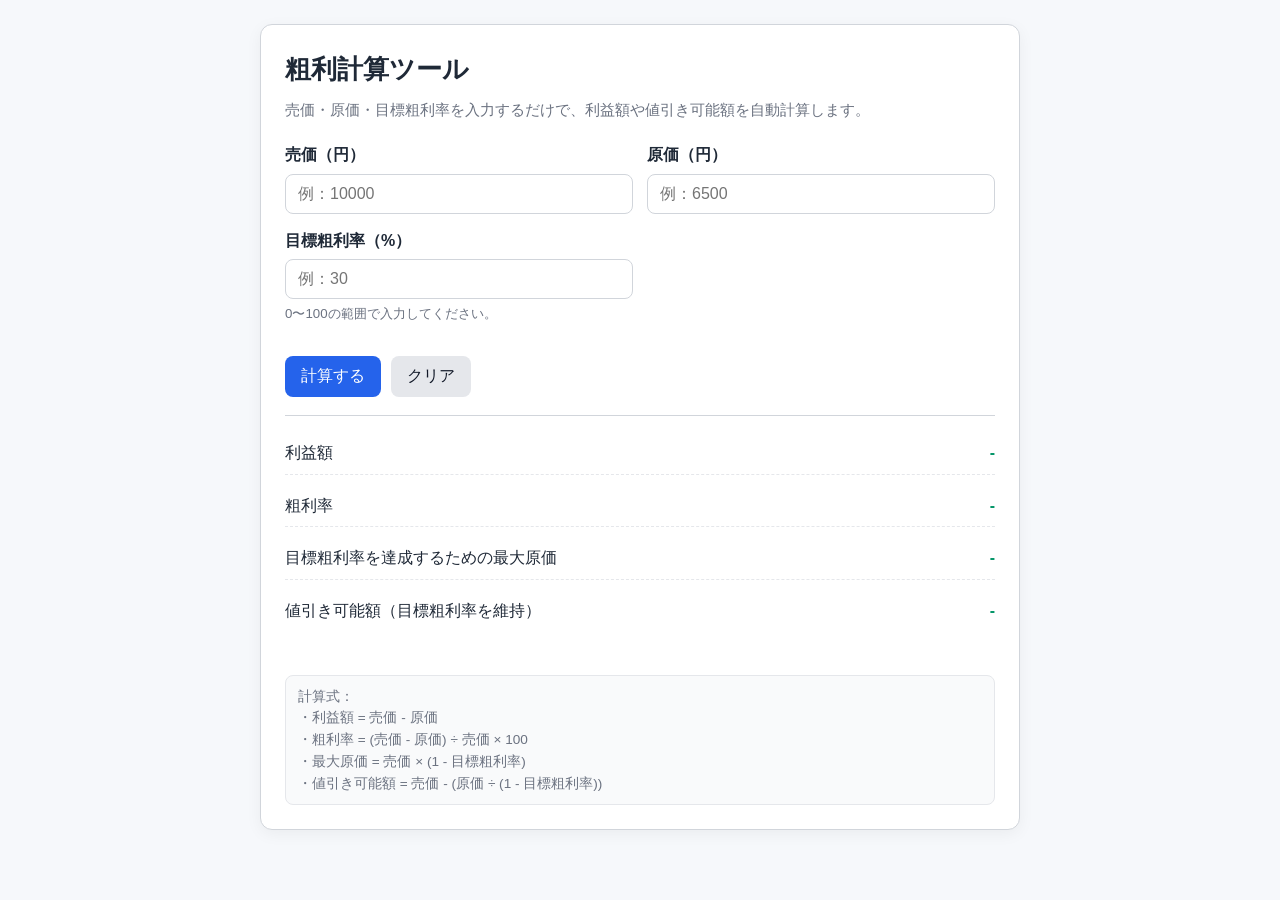
==== index.html @ 515cc4b8 "Add iOS-ready calculator page" ====
<!doctype html>
<html lang="ja">
<head>
  <meta charset="UTF-8" />
  <meta name="viewport" content="width=device-width, initial-scale=1.0" />
  <title>粗利計算ツール</title>

  <link rel="apple-touch-icon" href="icon.png">
  <meta name="apple-mobile-web-app-capable" content="yes">
  <meta name="apple-mobile-web-app-status-bar-style" content="default">
  <meta name="apple-mobile-web-app-title" content="粗利計算">
  <style>
    :root {
      --bg: #f6f8fb;
      --card: #ffffff;
      --text: #1f2937;
      --muted: #6b7280;
      --primary: #2563eb;
      --primary-dark: #1d4ed8;
      --border: #d1d5db;
      --ok: #059669;
    }

    * { box-sizing: border-box; }

    body {
      margin: 0;
      font-family: "Yu Gothic UI", "Hiragino Kaku Gothic ProN", Meiryo, sans-serif;
      color: var(--text);
      background: var(--bg);
      line-height: 1.6;
      padding: 24px 16px;
    }

    .container {
      max-width: 760px;
      margin: 0 auto;
      background: var(--card);
      border: 1px solid var(--border);
      border-radius: 12px;
      padding: 24px;
      box-shadow: 0 4px 16px rgba(0, 0, 0, 0.05);
    }

    h1 {
      margin: 0 0 8px;
      font-size: 1.6rem;
    }

    .desc {
      margin: 0 0 20px;
      color: var(--muted);
      font-size: 0.95rem;
    }

    .grid {
      display: grid;
      grid-template-columns: 1fr;
      gap: 14px;
      margin-bottom: 18px;
    }

    @media (min-width: 640px) {
      .grid {
        grid-template-columns: 1fr 1fr;
      }
    }

    label {
      display: block;
      margin-bottom: 6px;
      font-weight: 600;
    }

    input {
      width: 100%;
      padding: 10px 12px;
      border: 1px solid var(--border);
      border-radius: 8px;
      font-size: 1rem;
    }

    .hint {
      margin-top: 4px;
      font-size: 0.83rem;
      color: var(--muted);
    }

    .buttons {
      display: flex;
      gap: 10px;
      flex-wrap: wrap;
      margin-bottom: 18px;
    }

    button {
      border: none;
      border-radius: 8px;
      padding: 10px 16px;
      font-size: 1rem;
      cursor: pointer;
    }

    #calcBtn {
      background: var(--primary);
      color: #fff;
    }

    #calcBtn:hover { background: var(--primary-dark); }

    #clearBtn {
      background: #e5e7eb;
      color: #111827;
    }

    .results {
      border-top: 1px solid var(--border);
      padding-top: 16px;
      display: grid;
      gap: 10px;
    }

    .row {
      display: flex;
      justify-content: space-between;
      gap: 12px;
      padding: 8px 0;
      border-bottom: 1px dashed #e5e7eb;
    }

    .row:last-child { border-bottom: none; }

    .value {
      font-weight: 700;
      color: var(--ok);
      white-space: nowrap;
    }

    .error {
      margin-top: 8px;
      color: #dc2626;
      font-weight: 600;
      min-height: 1.2em;
    }

    .formula {
      margin-top: 16px;
      font-size: 0.85rem;
      color: var(--muted);
      background: #f9fafb;
      border: 1px solid #e5e7eb;
      border-radius: 8px;
      padding: 10px 12px;
    }
  </style>
</head>
<body>
  <main class="container">
    <h1>粗利計算ツール</h1>
    <p class="desc">売価・原価・目標粗利率を入力するだけで、利益額や値引き可能額を自動計算します。</p>

    <section class="grid">
      <div>
        <label for="price">売価（円）</label>
        <input id="price" type="number" min="0" step="0.01" placeholder="例：10000" />
      </div>

      <div>
        <label for="cost">原価（円）</label>
        <input id="cost" type="number" min="0" step="0.01" placeholder="例：6500" />
      </div>

      <div>
        <label for="targetRate">目標粗利率（%）</label>
        <input id="targetRate" type="number" min="0" max="100" step="0.01" placeholder="例：30" />
        <p class="hint">0〜100の範囲で入力してください。</p>
      </div>
    </section>

    <div class="buttons">
      <button id="calcBtn" type="button">計算する</button>
      <button id="clearBtn" type="button">クリア</button>
    </div>

    <section class="results">
      <div class="row"><span>利益額</span><span id="profit" class="value">-</span></div>
      <div class="row"><span>粗利率</span><span id="grossRate" class="value">-</span></div>
      <div class="row"><span>目標粗利率を達成するための最大原価</span><span id="maxCost" class="value">-</span></div>
      <div class="row"><span>値引き可能額（目標粗利率を維持）</span><span id="discount" class="value">-</span></div>
    </section>

    <p id="error" class="error"></p>

    <div class="formula">
      計算式：<br>
      ・利益額 = 売価 - 原価<br>
      ・粗利率 = (売価 - 原価) ÷ 売価 × 100<br>
      ・最大原価 = 売価 × (1 - 目標粗利率)<br>
      ・値引き可能額 = 売価 - (原価 ÷ (1 - 目標粗利率))
    </div>
  </main>

  <script>
    const priceEl = document.getElementById('price');
    const costEl = document.getElementById('cost');
    const targetRateEl = document.getElementById('targetRate');

    const profitEl = document.getElementById('profit');
    const grossRateEl = document.getElementById('grossRate');
    const maxCostEl = document.getElementById('maxCost');
    const discountEl = document.getElementById('discount');
    const errorEl = document.getElementById('error');

    const calcBtn = document.getElementById('calcBtn');
    const clearBtn = document.getElementById('clearBtn');

    function formatYen(num) {
      return new Intl.NumberFormat('ja-JP', { style: 'currency', currency: 'JPY', maximumFractionDigits: 0 }).format(num);
    }

    function formatPercent(num) {
      return `${num.toFixed(2)}%`;
    }

    function resetOutputs() {
      profitEl.textContent = '-';
      grossRateEl.textContent = '-';
      maxCostEl.textContent = '-';
      discountEl.textContent = '-';
      errorEl.textContent = '';
    }

    function calculate() {
      const price = Number(priceEl.value);
      const cost = Number(costEl.value);
      const targetRatePercent = Number(targetRateEl.value);

      errorEl.textContent = '';

      if (!Number.isFinite(price) || !Number.isFinite(cost) || !Number.isFinite(targetRatePercent)) {
        errorEl.textContent = 'すべての項目を入力してください。';
        return;
      }
      if (price <= 0) {
        errorEl.textContent = '売価は0より大きい値を入力してください。';
        return;
      }
      if (cost < 0) {
        errorEl.textContent = '原価は0以上の値を入力してください。';
        return;
      }
      if (targetRatePercent < 0 || targetRatePercent >= 100) {
        errorEl.textContent = '目標粗利率は0以上100未満で入力してください。';
        return;
      }

      const targetRate = targetRatePercent / 100;
      const profit = price - cost;
      const grossRate = (profit / price) * 100;
      const maxCost = price * (1 - targetRate);
      const minSellingPriceAtTarget = cost / (1 - targetRate);
      const discount = price - minSellingPriceAtTarget;

      profitEl.textContent = formatYen(profit);
      grossRateEl.textContent = formatPercent(grossRate);
      maxCostEl.textContent = formatYen(maxCost);
      discountEl.textContent = formatYen(Math.max(0, discount));

      if (discount < 0) {
        errorEl.textContent = '現在の売価では目標粗利率を満たせません（値引き余地なし）。';
      }
    }

    calcBtn.addEventListener('click', calculate);

    clearBtn.addEventListener('click', () => {
      priceEl.value = '';
      costEl.value = '';
      targetRateEl.value = '';
      resetOutputs();
    });

    [priceEl, costEl, targetRateEl].forEach(el => {
      el.addEventListener('keydown', (e) => {
        if (e.key === 'Enter') calculate();
      });
    });

    resetOutputs();
  </script>
</body>
</html>
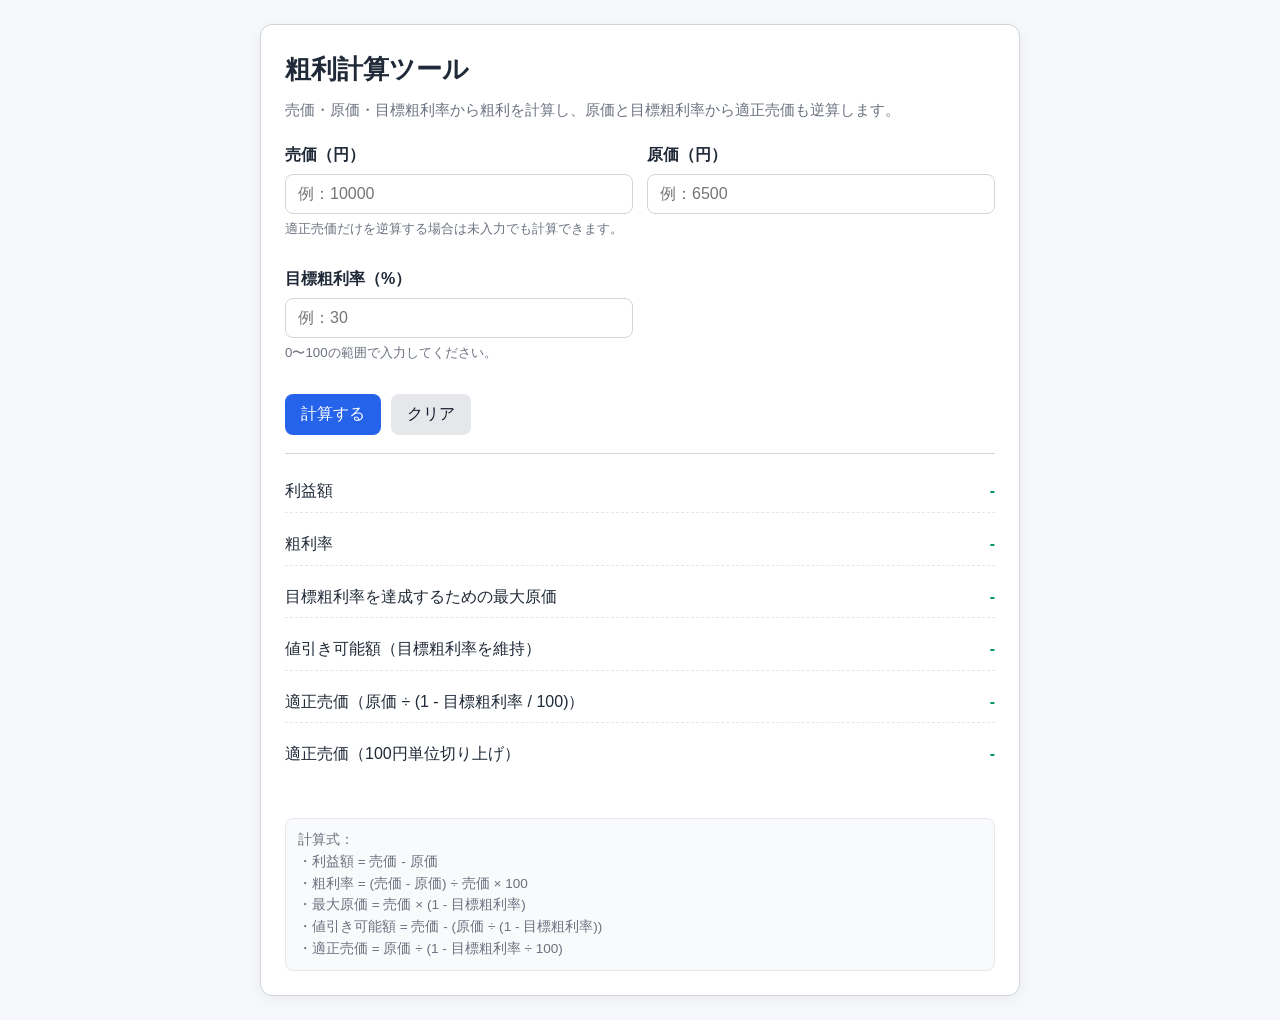
==== commit 891cb766: "Add target price calculation" ====
--- a/index.html
+++ b/index.html
@@ -157,12 +157,13 @@
 <body>
   <main class="container">
     <h1>粗利計算ツール</h1>
-    <p class="desc">売価・原価・目標粗利率を入力するだけで、利益額や値引き可能額を自動計算します。</p>
+    <p class="desc">売価・原価・目標粗利率から粗利を計算し、原価と目標粗利率から適正売価も逆算します。</p>
 
     <section class="grid">
       <div>
         <label for="price">売価（円）</label>
         <input id="price" type="number" min="0" step="0.01" placeholder="例：10000" />
+        <p class="hint">適正売価だけを逆算する場合は未入力でも計算できます。</p>
       </div>
 
       <div>
@@ -187,6 +188,8 @@
       <div class="row"><span>粗利率</span><span id="grossRate" class="value">-</span></div>
       <div class="row"><span>目標粗利率を達成するための最大原価</span><span id="maxCost" class="value">-</span></div>
       <div class="row"><span>値引き可能額（目標粗利率を維持）</span><span id="discount" class="value">-</span></div>
+      <div class="row"><span>適正売価（原価 ÷ (1 - 目標粗利率 / 100)）</span><span id="targetPrice" class="value">-</span></div>
+      <div class="row"><span>適正売価（100円単位切り上げ）</span><span id="targetPriceRounded" class="value">-</span></div>
     </section>
 
     <p id="error" class="error"></p>
@@ -196,7 +199,8 @@
       ・利益額 = 売価 - 原価<br>
       ・粗利率 = (売価 - 原価) ÷ 売価 × 100<br>
       ・最大原価 = 売価 × (1 - 目標粗利率)<br>
-      ・値引き可能額 = 売価 - (原価 ÷ (1 - 目標粗利率))
+      ・値引き可能額 = 売価 - (原価 ÷ (1 - 目標粗利率))<br>
+      ・適正売価 = 原価 ÷ (1 - 目標粗利率 ÷ 100)
     </div>
   </main>
 
@@ -209,6 +213,8 @@
     const grossRateEl = document.getElementById('grossRate');
     const maxCostEl = document.getElementById('maxCost');
     const discountEl = document.getElementById('discount');
+    const targetPriceEl = document.getElementById('targetPrice');
+    const targetPriceRoundedEl = document.getElementById('targetPriceRounded');
     const errorEl = document.getElementById('error');
 
     const calcBtn = document.getElementById('calcBtn');
@@ -227,22 +233,27 @@
       grossRateEl.textContent = '-';
       maxCostEl.textContent = '-';
       discountEl.textContent = '-';
+      targetPriceEl.textContent = '-';
+      targetPriceRoundedEl.textContent = '-';
       errorEl.textContent = '';
     }
 
     function calculate() {
+      resetOutputs();
+
+      const hasPrice = priceEl.value !== '';
+      const hasCost = costEl.value !== '';
+      const hasTargetRate = targetRateEl.value !== '';
       const price = Number(priceEl.value);
       const cost = Number(costEl.value);
       const targetRatePercent = Number(targetRateEl.value);
 
-      errorEl.textContent = '';
-
-      if (!Number.isFinite(price) || !Number.isFinite(cost) || !Number.isFinite(targetRatePercent)) {
-        errorEl.textContent = 'すべての項目を入力してください。';
-        return;
-      }
-      if (price <= 0) {
-        errorEl.textContent = '売価は0より大きい値を入力してください。';
+      if (!hasCost || !hasTargetRate) {
+        errorEl.textContent = '原価と目標粗利率を入力してください。売価は任意です。';
+        return;
+      }
+      if (!Number.isFinite(cost) || !Number.isFinite(targetRatePercent) || (hasPrice && !Number.isFinite(price))) {
+        errorEl.textContent = '入力値を確認してください。';
         return;
       }
       if (cost < 0) {
@@ -253,21 +264,32 @@
         errorEl.textContent = '目標粗利率は0以上100未満で入力してください。';
         return;
       }
+      if (hasPrice && price <= 0) {
+        errorEl.textContent = '売価を入力する場合は0より大きい値にしてください。';
+        return;
+      }
 
       const targetRate = targetRatePercent / 100;
-      const profit = price - cost;
-      const grossRate = (profit / price) * 100;
-      const maxCost = price * (1 - targetRate);
-      const minSellingPriceAtTarget = cost / (1 - targetRate);
-      const discount = price - minSellingPriceAtTarget;
-
-      profitEl.textContent = formatYen(profit);
-      grossRateEl.textContent = formatPercent(grossRate);
-      maxCostEl.textContent = formatYen(maxCost);
-      discountEl.textContent = formatYen(Math.max(0, discount));
-
-      if (discount < 0) {
-        errorEl.textContent = '現在の売価では目標粗利率を満たせません（値引き余地なし）。';
+      const targetPrice = cost / (1 - targetRate);
+      const targetPriceRounded = Math.ceil(targetPrice / 100) * 100;
+
+      targetPriceEl.textContent = formatYen(targetPrice);
+      targetPriceRoundedEl.textContent = formatYen(targetPriceRounded);
+
+      if (hasPrice) {
+        const profit = price - cost;
+        const grossRate = (profit / price) * 100;
+        const maxCost = price * (1 - targetRate);
+        const discount = price - targetPrice;
+
+        profitEl.textContent = formatYen(profit);
+        grossRateEl.textContent = formatPercent(grossRate);
+        maxCostEl.textContent = formatYen(maxCost);
+        discountEl.textContent = formatYen(Math.max(0, discount));
+
+        if (discount < 0) {
+          errorEl.textContent = '現在の売価では目標粗利率を満たせません（値引き余地なし）。';
+        }
       }
     }
 
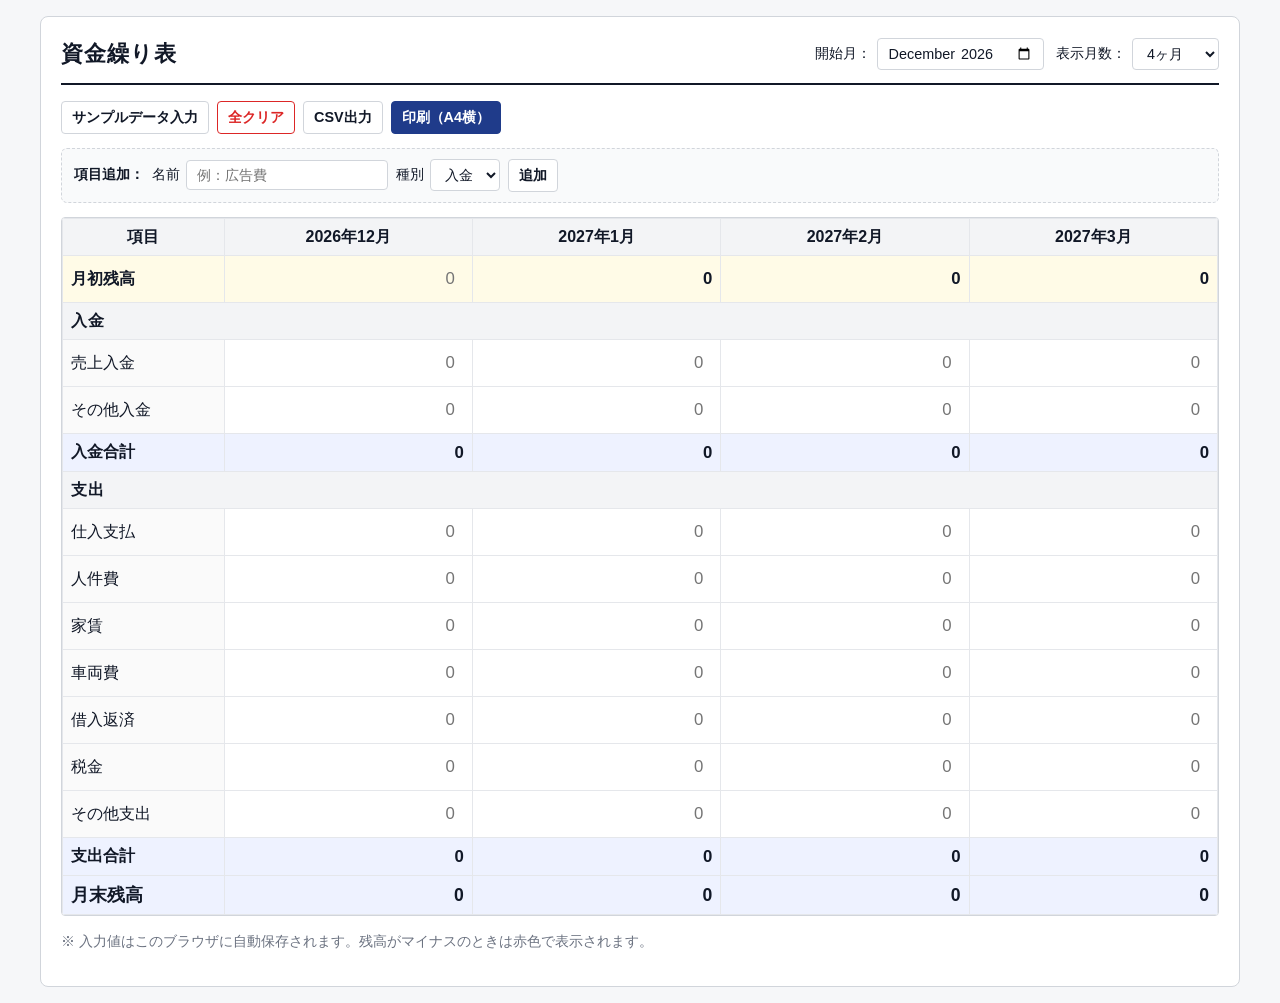
==== commit 44600e71: "feat: 4ヶ月資金繰り表ツールを追加 中小事業向けの簡易キャッシュフロー管理ツール。月初残高・入金・支出を 入力して月末残高と資金ショートを可視化する。月数を切替えれば6/12ヶ月 版にも拡張可能" ====
--- a/index.html
+++ b/index.html
@@ -3,312 +3,769 @@
 <head>
   <meta charset="UTF-8" />
   <meta name="viewport" content="width=device-width, initial-scale=1.0" />
-  <title>粗利計算ツール</title>
-
-  <link rel="apple-touch-icon" href="icon.png">
+  <title>資金繰り表（4ヶ月）</title>
   <meta name="apple-mobile-web-app-capable" content="yes">
-  <meta name="apple-mobile-web-app-status-bar-style" content="default">
-  <meta name="apple-mobile-web-app-title" content="粗利計算">
+  <meta name="apple-mobile-web-app-title" content="資金繰り表">
   <style>
+    /* ===== 配色・基本変数 ===== */
     :root {
-      --bg: #f6f8fb;
-      --card: #ffffff;
-      --text: #1f2937;
+      --bg: #f6f7f9;
+      --surface: #ffffff;
+      --text: #111827;
       --muted: #6b7280;
-      --primary: #2563eb;
-      --primary-dark: #1d4ed8;
       --border: #d1d5db;
-      --ok: #059669;
+      --grid: #e5e7eb;
+      --primary: #1f3b8a;
+      --primary-hover: #16306d;
+      --section-bg: #f3f4f6;
+      --total-bg: #eef2ff;
+      --opening-bg: #fffbe7;
+      --negative: #dc2626;
+      --negative-bg: #fef2f2;
     }
 
     * { box-sizing: border-box; }
 
     body {
       margin: 0;
-      font-family: "Yu Gothic UI", "Hiragino Kaku Gothic ProN", Meiryo, sans-serif;
+      font-family: "Yu Gothic UI", "Hiragino Kaku Gothic ProN", Meiryo, "MS PGothic", sans-serif;
       color: var(--text);
       background: var(--bg);
-      line-height: 1.6;
-      padding: 24px 16px;
-    }
-
-    .container {
-      max-width: 760px;
+      line-height: 1.5;
+      padding: 16px;
+    }
+
+    .app {
+      max-width: 1200px;
       margin: 0 auto;
-      background: var(--card);
-      border: 1px solid var(--border);
-      border-radius: 12px;
-      padding: 24px;
-      box-shadow: 0 4px 16px rgba(0, 0, 0, 0.05);
-    }
-
-    h1 {
-      margin: 0 0 8px;
-      font-size: 1.6rem;
-    }
-
-    .desc {
-      margin: 0 0 20px;
-      color: var(--muted);
-      font-size: 0.95rem;
-    }
-
-    .grid {
-      display: grid;
-      grid-template-columns: 1fr;
-      gap: 14px;
-      margin-bottom: 18px;
-    }
-
-    @media (min-width: 640px) {
-      .grid {
-        grid-template-columns: 1fr 1fr;
-      }
-    }
-
-    label {
-      display: block;
-      margin-bottom: 6px;
-      font-weight: 600;
-    }
-
-    input {
-      width: 100%;
-      padding: 10px 12px;
+      background: var(--surface);
       border: 1px solid var(--border);
       border-radius: 8px;
-      font-size: 1rem;
-    }
-
-    .hint {
-      margin-top: 4px;
-      font-size: 0.83rem;
+      padding: 20px;
+    }
+
+    /* ===== ヘッダ ===== */
+    header.app-header {
+      display: flex;
+      flex-wrap: wrap;
+      justify-content: space-between;
+      align-items: center;
+      gap: 12px;
+      margin-bottom: 16px;
+      padding-bottom: 12px;
+      border-bottom: 2px solid var(--text);
+    }
+
+    h1 {
+      margin: 0;
+      font-size: 1.4rem;
+      letter-spacing: 0.05em;
+    }
+
+    .meta {
+      display: flex;
+      flex-wrap: wrap;
+      gap: 12px;
+      align-items: center;
+      font-size: 0.9rem;
       color: var(--muted);
     }
 
-    .buttons {
+    .meta label {
       display: flex;
-      gap: 10px;
+      gap: 6px;
+      align-items: center;
+      color: var(--text);
+    }
+
+    /* ===== ツールバー ===== */
+    .toolbar {
+      display: flex;
       flex-wrap: wrap;
-      margin-bottom: 18px;
-    }
-
-    button {
-      border: none;
-      border-radius: 8px;
-      padding: 10px 16px;
-      font-size: 1rem;
-      cursor: pointer;
-    }
-
-    #calcBtn {
+      gap: 8px;
+      margin-bottom: 14px;
+    }
+
+    button, select, input[type="month"], input[type="text"] {
+      font-family: inherit;
+      font-size: 0.9rem;
+      padding: 6px 10px;
+      border: 1px solid var(--border);
+      border-radius: 4px;
+      background: #fff;
+      color: var(--text);
+    }
+
+    button { font-weight: 600; cursor: pointer; }
+    button:hover { background: #f3f4f6; }
+
+    button.primary {
       background: var(--primary);
       color: #fff;
-    }
-
-    #calcBtn:hover { background: var(--primary-dark); }
-
-    #clearBtn {
-      background: #e5e7eb;
-      color: #111827;
-    }
-
-    .results {
-      border-top: 1px solid var(--border);
-      padding-top: 16px;
-      display: grid;
-      gap: 10px;
-    }
-
-    .row {
+      border-color: var(--primary);
+    }
+    button.primary:hover { background: var(--primary-hover); }
+
+    button.danger {
+      background: #fff;
+      color: var(--negative);
+      border-color: var(--negative);
+    }
+    button.danger:hover { background: var(--negative-bg); }
+
+    /* ===== 項目追加フォーム ===== */
+    .add-item-form {
+      display: flex;
+      flex-wrap: wrap;
+      gap: 8px;
+      align-items: center;
+      margin-bottom: 14px;
+      padding: 10px 12px;
+      background: #f9fafb;
+      border: 1px dashed var(--border);
+      border-radius: 6px;
+      font-size: 0.9rem;
+    }
+
+    .add-item-form label {
+      display: flex;
+      gap: 6px;
+      align-items: center;
+    }
+
+    .add-item-form input[type="text"] { min-width: 160px; }
+
+    /* ===== 表 ===== */
+    .table-wrap {
+      overflow-x: auto;
+      border: 1px solid var(--border);
+      border-radius: 4px;
+    }
+
+    table {
+      width: 100%;
+      border-collapse: collapse;
+      min-width: 720px;
+      background: #fff;
+    }
+
+    th, td {
+      border: 1px solid var(--grid);
+      padding: 6px 8px;
+      text-align: right;
+      vertical-align: middle;
+    }
+
+    thead th {
+      background: var(--section-bg);
+      font-weight: 700;
+      text-align: center;
+      white-space: nowrap;
+    }
+
+    tbody th {
+      text-align: left;
+      background: #fafafa;
+      font-weight: 500;
+      white-space: nowrap;
+      min-width: 160px;
+      position: sticky;
+      left: 0;
+      z-index: 1;
+    }
+
+    tr.section-header th {
+      background: var(--section-bg);
+      text-align: left;
+      font-weight: 700;
+      letter-spacing: 0.05em;
+    }
+
+    tr.total th, tr.total td {
+      background: var(--total-bg);
+      font-weight: 700;
+    }
+
+    tr.opening th, tr.opening td {
+      background: var(--opening-bg);
+      font-weight: 600;
+    }
+
+    tr.closing th, tr.closing td {
+      background: var(--total-bg);
+      font-weight: 700;
+      font-size: 1.1em;
+    }
+
+    /* セル内入力欄（数字を大きめに） */
+    td input[type="number"] {
+      width: 100%;
+      padding: 6px 8px;
+      border: 1px solid transparent;
+      border-radius: 3px;
+      font-size: 1.05em;
+      font-family: inherit;
+      text-align: right;
+      background: transparent;
+      color: var(--text);
+      -moz-appearance: textfield;
+    }
+    td input[type="number"]::-webkit-outer-spin-button,
+    td input[type="number"]::-webkit-inner-spin-button {
+      -webkit-appearance: none;
+      margin: 0;
+    }
+    td input[type="number"]:focus {
+      outline: none;
+      border-color: var(--primary);
+      background: #fff;
+    }
+    td input[type="number"]:hover { border-color: var(--border); }
+
+    td.derived {
+      font-size: 1.05em;
+      font-variant-numeric: tabular-nums;
+    }
+
+    /* マイナス時の強調 */
+    .negative {
+      color: var(--negative) !important;
+      background: var(--negative-bg) !important;
+    }
+
+    /* 項目ラベル＋削除ボタン */
+    .item-label {
       display: flex;
       justify-content: space-between;
-      gap: 12px;
-      padding: 8px 0;
-      border-bottom: 1px dashed #e5e7eb;
-    }
-
-    .row:last-child { border-bottom: none; }
-
-    .value {
+      align-items: center;
+      gap: 8px;
+    }
+    .remove-btn {
+      border: none;
+      background: transparent;
+      color: var(--muted);
+      cursor: pointer;
+      font-size: 1.1em;
+      padding: 0 4px;
       font-weight: 700;
-      color: var(--ok);
-      white-space: nowrap;
-    }
-
-    .error {
-      margin-top: 8px;
-      color: #dc2626;
-      font-weight: 600;
-      min-height: 1.2em;
-    }
-
-    .formula {
+    }
+    .remove-btn:hover { color: var(--negative); background: transparent; }
+
+    footer {
       margin-top: 16px;
       font-size: 0.85rem;
       color: var(--muted);
-      background: #f9fafb;
-      border: 1px solid #e5e7eb;
-      border-radius: 8px;
-      padding: 10px 12px;
+    }
+
+    /* ===== レスポンシブ（スマホ） ===== */
+    @media (max-width: 720px) {
+      body { padding: 8px; }
+      .app { padding: 12px; }
+      h1 { font-size: 1.15rem; }
+      th, td { padding: 4px 6px; font-size: 0.9rem; }
+      tbody th { min-width: 120px; }
+    }
+
+    /* ===== 印刷（A4横） ===== */
+    @media print {
+      @page { size: A4 landscape; margin: 10mm; }
+      body { background: #fff; padding: 0; }
+      .app { border: none; padding: 0; max-width: none; border-radius: 0; }
+      .toolbar,
+      .add-item-form,
+      .meta,
+      .remove-btn,
+      footer {
+        display: none !important;
+      }
+      header.app-header { border-bottom: 2px solid #000; }
+      .table-wrap { overflow: visible; border: none; }
+      table { min-width: 0; font-size: 10pt; width: 100%; }
+      th, td { border: 1px solid #000; }
+      tbody th { position: static; }
+      thead th,
+      tr.opening th, tr.opening td,
+      tr.section-header th,
+      tr.total th, tr.total td,
+      tr.closing th, tr.closing td {
+        background: #eee !important;
+        -webkit-print-color-adjust: exact;
+        print-color-adjust: exact;
+      }
+      .negative {
+        background: #fff !important;
+        color: #000 !important;
+        font-weight: 700;
+        text-decoration: underline;
+      }
     }
   </style>
 </head>
 <body>
-  <main class="container">
-    <h1>粗利計算ツール</h1>
-    <p class="desc">売価・原価・目標粗利率から粗利を計算し、原価と目標粗利率から適正売価も逆算します。</p>
-
-    <section class="grid">
-      <div>
-        <label for="price">売価（円）</label>
-        <input id="price" type="number" min="0" step="0.01" placeholder="例：10000" />
-        <p class="hint">適正売価だけを逆算する場合は未入力でも計算できます。</p>
+  <div class="app">
+    <header class="app-header">
+      <h1>資金繰り表</h1>
+      <div class="meta">
+        <label>開始月：<input type="month" id="startMonth"></label>
+        <label>表示月数：
+          <select id="monthCount">
+            <option value="4">4ヶ月</option>
+            <option value="6">6ヶ月</option>
+            <option value="12">12ヶ月</option>
+          </select>
+        </label>
       </div>
-
-      <div>
-        <label for="cost">原価（円）</label>
-        <input id="cost" type="number" min="0" step="0.01" placeholder="例：6500" />
-      </div>
-
-      <div>
-        <label for="targetRate">目標粗利率（%）</label>
-        <input id="targetRate" type="number" min="0" max="100" step="0.01" placeholder="例：30" />
-        <p class="hint">0〜100の範囲で入力してください。</p>
-      </div>
-    </section>
-
-    <div class="buttons">
-      <button id="calcBtn" type="button">計算する</button>
-      <button id="clearBtn" type="button">クリア</button>
+    </header>
+
+    <div class="toolbar">
+      <button id="sampleBtn">サンプルデータ入力</button>
+      <button id="clearBtn" class="danger">全クリア</button>
+      <button id="csvBtn">CSV出力</button>
+      <button id="printBtn" class="primary">印刷（A4横）</button>
     </div>
 
-    <section class="results">
-      <div class="row"><span>利益額</span><span id="profit" class="value">-</span></div>
-      <div class="row"><span>粗利率</span><span id="grossRate" class="value">-</span></div>
-      <div class="row"><span>目標粗利率を達成するための最大原価</span><span id="maxCost" class="value">-</span></div>
-      <div class="row"><span>値引き可能額（目標粗利率を維持）</span><span id="discount" class="value">-</span></div>
-      <div class="row"><span>適正売価（原価 ÷ (1 - 目標粗利率 / 100)）</span><span id="targetPrice" class="value">-</span></div>
-      <div class="row"><span>適正売価（100円単位切り上げ）</span><span id="targetPriceRounded" class="value">-</span></div>
-    </section>
-
-    <p id="error" class="error"></p>
-
-    <div class="formula">
-      計算式：<br>
-      ・利益額 = 売価 - 原価<br>
-      ・粗利率 = (売価 - 原価) ÷ 売価 × 100<br>
-      ・最大原価 = 売価 × (1 - 目標粗利率)<br>
-      ・値引き可能額 = 売価 - (原価 ÷ (1 - 目標粗利率))<br>
-      ・適正売価 = 原価 ÷ (1 - 目標粗利率 ÷ 100)
+    <div class="add-item-form">
+      <strong>項目追加：</strong>
+      <label>名前
+        <input type="text" id="newItemLabel" placeholder="例：広告費" maxlength="20">
+      </label>
+      <label>種別
+        <select id="newItemType">
+          <option value="income">入金</option>
+          <option value="expense">支出</option>
+        </select>
+      </label>
+      <button id="addItemBtn">追加</button>
     </div>
-  </main>
+
+    <div class="table-wrap">
+      <table id="cashflow"></table>
+    </div>
+
+    <footer>
+      <p>※ 入力値はこのブラウザに自動保存されます。残高がマイナスのときは赤色で表示されます。</p>
+    </footer>
+  </div>
 
   <script>
-    const priceEl = document.getElementById('price');
-    const costEl = document.getElementById('cost');
-    const targetRateEl = document.getElementById('targetRate');
-
-    const profitEl = document.getElementById('profit');
-    const grossRateEl = document.getElementById('grossRate');
-    const maxCostEl = document.getElementById('maxCost');
-    const discountEl = document.getElementById('discount');
-    const targetPriceEl = document.getElementById('targetPrice');
-    const targetPriceRoundedEl = document.getElementById('targetPriceRounded');
-    const errorEl = document.getElementById('error');
-
-    const calcBtn = document.getElementById('calcBtn');
-    const clearBtn = document.getElementById('clearBtn');
-
-    function formatYen(num) {
-      return new Intl.NumberFormat('ja-JP', { style: 'currency', currency: 'JPY', maximumFractionDigits: 0 }).format(num);
-    }
-
-    function formatPercent(num) {
-      return `${num.toFixed(2)}%`;
-    }
-
-    function resetOutputs() {
-      profitEl.textContent = '-';
-      grossRateEl.textContent = '-';
-      maxCostEl.textContent = '-';
-      discountEl.textContent = '-';
-      targetPriceEl.textContent = '-';
-      targetPriceRoundedEl.textContent = '-';
-      errorEl.textContent = '';
-    }
-
-    function calculate() {
-      resetOutputs();
-
-      const hasPrice = priceEl.value !== '';
-      const hasCost = costEl.value !== '';
-      const hasTargetRate = targetRateEl.value !== '';
-      const price = Number(priceEl.value);
-      const cost = Number(costEl.value);
-      const targetRatePercent = Number(targetRateEl.value);
-
-      if (!hasCost || !hasTargetRate) {
-        errorEl.textContent = '原価と目標粗利率を入力してください。売価は任意です。';
+    /* =========================================================
+     * 資金繰り表ツール（単一HTML / 外部ライブラリなし）
+     * - 月数（state.monthCount）を変えるだけで6ヶ月版・12ヶ月版にも拡張可能
+     * - 既定項目は DEFAULT_ITEMS、ユーザー追加項目は removable: true で保持
+     * ========================================================= */
+
+    // ===== 永続化キー =====
+    const STORAGE_KEY = 'cashflow-v1';
+
+    // ===== 既定の項目（削除不可） =====
+    const DEFAULT_ITEMS = [
+      // 入金
+      { key: 'sales',         label: '売上入金',     type: 'income',  removable: false },
+      { key: 'other_income',  label: 'その他入金',   type: 'income',  removable: false },
+      // 支出
+      { key: 'purchase',      label: '仕入支払',     type: 'expense', removable: false },
+      { key: 'labor',         label: '人件費',       type: 'expense', removable: false },
+      { key: 'rent',          label: '家賃',         type: 'expense', removable: false },
+      { key: 'vehicle',       label: '車両費',       type: 'expense', removable: false },
+      { key: 'loan',          label: '借入返済',     type: 'expense', removable: false },
+      { key: 'tax',           label: '税金',         type: 'expense', removable: false },
+      { key: 'other_expense', label: 'その他支出',   type: 'expense', removable: false },
+    ];
+
+    // ===== アプリ状態 =====
+    const state = {
+      monthCount: 4,                                  // 表示月数（4 / 6 / 12）
+      startYear: new Date().getFullYear(),
+      startMonth: new Date().getMonth() + 1,          // 1-12
+      openingBalance: 0,                              // 1ヶ月目の月初残高（以降は自動）
+      items: deepClone(DEFAULT_ITEMS),
+      values: {},                                     // values[itemKey][monthIndex] = number
+    };
+
+    // ===== ユーティリティ =====
+    function deepClone(obj) { return JSON.parse(JSON.stringify(obj)); }
+
+    function formatYen(n) {
+      if (!Number.isFinite(n)) n = 0;
+      return new Intl.NumberFormat('ja-JP').format(Math.round(n));
+    }
+
+    function getMonthLabel(i) {
+      // 開始年月から i ヶ月後の表示文字列
+      const m0 = state.startMonth - 1 + i;
+      const y = state.startYear + Math.floor(m0 / 12);
+      const m = (m0 % 12 + 12) % 12 + 1;
+      return `${y}年${m}月`;
+    }
+
+    function getValue(key, monthIndex) {
+      return state.values[key]?.[monthIndex] ?? 0;
+    }
+
+    function setValue(key, monthIndex, value) {
+      if (!state.values[key]) state.values[key] = {};
+      state.values[key][monthIndex] = value;
+    }
+
+    function parseNumber(s) {
+      if (s === '' || s == null) return 0;
+      const n = Number(String(s).replace(/,/g, ''));
+      return Number.isFinite(n) ? n : 0;
+    }
+
+    function escapeHtml(s) {
+      return String(s).replace(/[&<>"']/g, c =>
+        ({ '&': '&amp;', '<': '&lt;', '>': '&gt;', '"': '&quot;', "'": '&#39;' }[c]));
+    }
+
+    // ===== 集計 =====
+    // 各月の {opening, income, expense, closing} を返す
+    function computeMonthly() {
+      const result = [];
+      let prevClosing = state.openingBalance;
+      for (let m = 0; m < state.monthCount; m++) {
+        const opening = (m === 0) ? state.openingBalance : prevClosing;
+        let income = 0, expense = 0;
+        for (const item of state.items) {
+          const v = getValue(item.key, m);
+          if (item.type === 'income') income += v;
+          else expense += v;
+        }
+        const closing = opening + income - expense;
+        result.push({ opening, income, expense, closing });
+        prevClosing = closing;
+      }
+      return result;
+    }
+
+    // ===== 描画 =====
+    function render() {
+      const table = document.getElementById('cashflow');
+      const totals = computeMonthly();
+
+      // ヘッダ行
+      let html = '<thead><tr><th>項目</th>';
+      for (let m = 0; m < state.monthCount; m++) {
+        html += `<th>${getMonthLabel(m)}</th>`;
+      }
+      html += '</tr></thead><tbody>';
+
+      // 月初残高行（先頭月のみ入力、以降は自動反映）
+      html += '<tr class="opening"><th>月初残高</th>';
+      for (let m = 0; m < state.monthCount; m++) {
+        if (m === 0) {
+          html += `<td><input type="number" inputmode="numeric" data-role="opening" value="${state.openingBalance || ''}" placeholder="0"></td>`;
+        } else {
+          const v = totals[m].opening;
+          const cls = v < 0 ? 'derived negative' : 'derived';
+          html += `<td class="${cls}" data-derived="opening" data-month="${m}">${formatYen(v)}</td>`;
+        }
+      }
+      html += '</tr>';
+
+      // 入金セクション
+      html += `<tr class="section-header"><th colspan="${state.monthCount + 1}">入金</th></tr>`;
+      for (const item of state.items.filter(i => i.type === 'income')) {
+        html += renderItemRow(item);
+      }
+      // 入金合計行
+      html += '<tr class="total"><th>入金合計</th>';
+      for (let m = 0; m < state.monthCount; m++) {
+        html += `<td class="derived" data-derived="income" data-month="${m}">${formatYen(totals[m].income)}</td>`;
+      }
+      html += '</tr>';
+
+      // 支出セクション
+      html += `<tr class="section-header"><th colspan="${state.monthCount + 1}">支出</th></tr>`;
+      for (const item of state.items.filter(i => i.type === 'expense')) {
+        html += renderItemRow(item);
+      }
+      // 支出合計行
+      html += '<tr class="total"><th>支出合計</th>';
+      for (let m = 0; m < state.monthCount; m++) {
+        html += `<td class="derived" data-derived="expense" data-month="${m}">${formatYen(totals[m].expense)}</td>`;
+      }
+      html += '</tr>';
+
+      // 月末残高行（マイナス時は赤）
+      html += '<tr class="closing"><th>月末残高</th>';
+      for (let m = 0; m < state.monthCount; m++) {
+        const v = totals[m].closing;
+        const cls = v < 0 ? 'derived negative' : 'derived';
+        html += `<td class="${cls}" data-derived="closing" data-month="${m}">${formatYen(v)}</td>`;
+      }
+      html += '</tr>';
+
+      html += '</tbody>';
+      table.innerHTML = html;
+
+      attachInputListeners();
+    }
+
+    // 項目1行分のHTMLを返す
+    function renderItemRow(item) {
+      const removeHtml = item.removable
+        ? `<button class="remove-btn" title="この項目を削除" data-remove="${item.key}">×</button>`
+        : '';
+      let row = `<tr><th><span class="item-label"><span>${escapeHtml(item.label)}</span>${removeHtml}</span></th>`;
+      for (let m = 0; m < state.monthCount; m++) {
+        const v = getValue(item.key, m);
+        row += `<td><input type="number" inputmode="numeric" data-key="${item.key}" data-month="${m}" value="${v || ''}" placeholder="0"></td>`;
+      }
+      row += '</tr>';
+      return row;
+    }
+
+    // ===== 入力ハンドラ =====
+    function attachInputListeners() {
+      const table = document.getElementById('cashflow');
+
+      // 月初残高（1ヶ月目のみ）
+      const openingInput = table.querySelector('input[data-role="opening"]');
+      if (openingInput) {
+        openingInput.addEventListener('input', e => {
+          state.openingBalance = parseNumber(e.target.value);
+          updateDerivedCells();
+          save();
+        });
+      }
+
+      // 各項目
+      table.querySelectorAll('input[data-key]').forEach(input => {
+        input.addEventListener('input', e => {
+          const key = e.target.dataset.key;
+          const m = Number(e.target.dataset.month);
+          setValue(key, m, parseNumber(e.target.value));
+          updateDerivedCells();
+          save();
+        });
+      });
+
+      // 削除ボタン
+      table.querySelectorAll('button[data-remove]').forEach(btn => {
+        btn.addEventListener('click', () => {
+          const key = btn.dataset.remove;
+          const target = state.items.find(i => i.key === key);
+          if (!target) return;
+          if (!confirm(`項目「${target.label}」を削除します。よろしいですか？`)) return;
+          state.items = state.items.filter(i => i.key !== key);
+          delete state.values[key];
+          save();
+          render();
+        });
+      });
+    }
+
+    // 入力中の再描画はフォーカスを失うため、計算結果セルだけを更新する
+    function updateDerivedCells() {
+      const totals = computeMonthly();
+      const table = document.getElementById('cashflow');
+
+      for (let m = 0; m < state.monthCount; m++) {
+        // 月初残高（2ヶ月目以降）
+        if (m > 0) {
+          const cell = table.querySelector(`td[data-derived="opening"][data-month="${m}"]`);
+          if (cell) {
+            cell.textContent = formatYen(totals[m].opening);
+            cell.classList.toggle('negative', totals[m].opening < 0);
+          }
+        }
+        // 入金合計
+        const inc = table.querySelector(`td[data-derived="income"][data-month="${m}"]`);
+        if (inc) inc.textContent = formatYen(totals[m].income);
+        // 支出合計
+        const exp = table.querySelector(`td[data-derived="expense"][data-month="${m}"]`);
+        if (exp) exp.textContent = formatYen(totals[m].expense);
+        // 月末残高
+        const cls = table.querySelector(`td[data-derived="closing"][data-month="${m}"]`);
+        if (cls) {
+          cls.textContent = formatYen(totals[m].closing);
+          cls.classList.toggle('negative', totals[m].closing < 0);
+        }
+      }
+    }
+
+    // ===== ツールバー操作 =====
+    function addItem() {
+      const labelInput = document.getElementById('newItemLabel');
+      const typeSelect = document.getElementById('newItemType');
+      const label = labelInput.value.trim();
+      if (!label) {
+        alert('項目名を入力してください。');
+        labelInput.focus();
         return;
       }
-      if (!Number.isFinite(cost) || !Number.isFinite(targetRatePercent) || (hasPrice && !Number.isFinite(price))) {
-        errorEl.textContent = '入力値を確認してください。';
-        return;
-      }
-      if (cost < 0) {
-        errorEl.textContent = '原価は0以上の値を入力してください。';
-        return;
-      }
-      if (targetRatePercent < 0 || targetRatePercent >= 100) {
-        errorEl.textContent = '目標粗利率は0以上100未満で入力してください。';
-        return;
-      }
-      if (hasPrice && price <= 0) {
-        errorEl.textContent = '売価を入力する場合は0より大きい値にしてください。';
-        return;
-      }
-
-      const targetRate = targetRatePercent / 100;
-      const targetPrice = cost / (1 - targetRate);
-      const targetPriceRounded = Math.ceil(targetPrice / 100) * 100;
-
-      targetPriceEl.textContent = formatYen(targetPrice);
-      targetPriceRoundedEl.textContent = formatYen(targetPriceRounded);
-
-      if (hasPrice) {
-        const profit = price - cost;
-        const grossRate = (profit / price) * 100;
-        const maxCost = price * (1 - targetRate);
-        const discount = price - targetPrice;
-
-        profitEl.textContent = formatYen(profit);
-        grossRateEl.textContent = formatPercent(grossRate);
-        maxCostEl.textContent = formatYen(maxCost);
-        discountEl.textContent = formatYen(Math.max(0, discount));
-
-        if (discount < 0) {
-          errorEl.textContent = '現在の売価では目標粗利率を満たせません（値引き余地なし）。';
-        }
-      }
-    }
-
-    calcBtn.addEventListener('click', calculate);
-
-    clearBtn.addEventListener('click', () => {
-      priceEl.value = '';
-      costEl.value = '';
-      targetRateEl.value = '';
-      resetOutputs();
-    });
-
-    [priceEl, costEl, targetRateEl].forEach(el => {
-      el.addEventListener('keydown', (e) => {
-        if (e.key === 'Enter') calculate();
+      const key = 'custom_' + Date.now() + '_' + Math.floor(Math.random() * 1000);
+      state.items.push({ key, label, type: typeSelect.value, removable: true });
+      labelInput.value = '';
+      save();
+      render();
+    }
+
+    // 4ヶ月分のサンプル数値（5ヶ月目以降は0）
+    function loadSample() {
+      state.openingBalance = 1500000;
+      const sample = {
+        sales:         [2800000, 3100000, 2700000, 3300000],
+        other_income:  [  50000,       0,  100000,       0],
+        purchase:      [1200000, 1350000, 1180000, 1450000],
+        labor:         [ 800000,  800000,  850000,  850000],
+        rent:          [ 180000,  180000,  180000,  180000],
+        vehicle:       [  40000,   35000,   60000,   30000],
+        loan:          [ 120000,  120000,  120000,  120000],
+        tax:           [      0,       0,  250000,       0],
+        other_expense: [  80000,   90000,   70000,  100000],
+      };
+      state.values = {};
+      for (const key in sample) {
+        state.values[key] = {};
+        sample[key].forEach((v, i) => {
+          if (i < state.monthCount) state.values[key][i] = v;
+        });
+      }
+      save();
+      render();
+    }
+
+    function clearAll() {
+      if (!confirm('入力値・追加項目を全てクリアします。よろしいですか？')) return;
+      state.openingBalance = 0;
+      state.values = {};
+      state.items = deepClone(DEFAULT_ITEMS);
+      save();
+      render();
+    }
+
+    function exportCsv() {
+      const totals = computeMonthly();
+      const rows = [];
+
+      // ヘッダ
+      const header = ['項目'];
+      for (let m = 0; m < state.monthCount; m++) header.push(getMonthLabel(m));
+      rows.push(header);
+
+      // 月初残高
+      const openingRow = ['月初残高'];
+      for (let m = 0; m < state.monthCount; m++) openingRow.push(totals[m].opening);
+      rows.push(openingRow);
+
+      // 入金
+      rows.push(['＜入金＞']);
+      for (const item of state.items.filter(i => i.type === 'income')) {
+        const r = [item.label];
+        for (let m = 0; m < state.monthCount; m++) r.push(getValue(item.key, m));
+        rows.push(r);
+      }
+      const incomeRow = ['入金合計'];
+      for (let m = 0; m < state.monthCount; m++) incomeRow.push(totals[m].income);
+      rows.push(incomeRow);
+
+      // 支出
+      rows.push(['＜支出＞']);
+      for (const item of state.items.filter(i => i.type === 'expense')) {
+        const r = [item.label];
+        for (let m = 0; m < state.monthCount; m++) r.push(getValue(item.key, m));
+        rows.push(r);
+      }
+      const expenseRow = ['支出合計'];
+      for (let m = 0; m < state.monthCount; m++) expenseRow.push(totals[m].expense);
+      rows.push(expenseRow);
+
+      // 月末残高
+      const closingRow = ['月末残高'];
+      for (let m = 0; m < state.monthCount; m++) closingRow.push(totals[m].closing);
+      rows.push(closingRow);
+
+      const csv = rows.map(r => r.map(csvEscape).join(',')).join('\r\n');
+      // ExcelでもUTF-8として開けるようBOM付与
+      const blob = new Blob(['﻿' + csv], { type: 'text/csv;charset=utf-8' });
+      const url = URL.createObjectURL(blob);
+      const a = document.createElement('a');
+      a.href = url;
+      a.download = `cashflow_${state.startYear}-${String(state.startMonth).padStart(2, '0')}_${state.monthCount}m.csv`;
+      document.body.appendChild(a);
+      a.click();
+      document.body.removeChild(a);
+      setTimeout(() => URL.revokeObjectURL(url), 1000);
+    }
+
+    function csvEscape(v) {
+      const s = String(v ?? '');
+      if (/[",\r\n]/.test(s)) return '"' + s.replace(/"/g, '""') + '"';
+      return s;
+    }
+
+    // ===== 永続化 =====
+    function save() {
+      try {
+        localStorage.setItem(STORAGE_KEY, JSON.stringify({
+          monthCount: state.monthCount,
+          startYear: state.startYear,
+          startMonth: state.startMonth,
+          openingBalance: state.openingBalance,
+          items: state.items,
+          values: state.values,
+        }));
+      } catch (e) { /* localStorage不可の環境では無視 */ }
+    }
+
+    function load() {
+      try {
+        const raw = localStorage.getItem(STORAGE_KEY);
+        if (!raw) return;
+        const data = JSON.parse(raw);
+        if (Number.isFinite(data.monthCount)) state.monthCount = data.monthCount;
+        if (Number.isFinite(data.startYear)) state.startYear = data.startYear;
+        if (Number.isFinite(data.startMonth)) state.startMonth = data.startMonth;
+        if (Number.isFinite(data.openingBalance)) state.openingBalance = data.openingBalance;
+        if (Array.isArray(data.items) && data.items.length > 0) state.items = data.items;
+        if (data.values && typeof data.values === 'object') state.values = data.values;
+      } catch (e) { /* 不正データは初期値を使用 */ }
+    }
+
+    // ===== 初期化 =====
+    function init() {
+      load();
+
+      // 開始月セレクタ
+      const startMonthEl = document.getElementById('startMonth');
+      startMonthEl.value = `${state.startYear}-${String(state.startMonth).padStart(2, '0')}`;
+      startMonthEl.addEventListener('change', e => {
+        const v = e.target.value; // "YYYY-MM"
+        if (!v) return;
+        const [y, m] = v.split('-').map(Number);
+        state.startYear = y;
+        state.startMonth = m;
+        save();
+        render();
       });
-    });
-
-    resetOutputs();
+
+      // 月数セレクタ（4 / 6 / 12 へ拡張可能）
+      const monthCountEl = document.getElementById('monthCount');
+      monthCountEl.value = String(state.monthCount);
+      monthCountEl.addEventListener('change', e => {
+        state.monthCount = Number(e.target.value);
+        save();
+        render();
+      });
+
+      // ツールバー
+      document.getElementById('sampleBtn').addEventListener('click', loadSample);
+      document.getElementById('clearBtn').addEventListener('click', clearAll);
+      document.getElementById('csvBtn').addEventListener('click', exportCsv);
+      document.getElementById('printBtn').addEventListener('click', () => window.print());
+
+      // 項目追加
+      document.getElementById('addItemBtn').addEventListener('click', addItem);
+      document.getElementById('newItemLabel').addEventListener('keydown', e => {
+        if (e.key === 'Enter') addItem();
+      });
+
+      render();
+    }
+
+    init();
   </script>
 </body>
 </html>
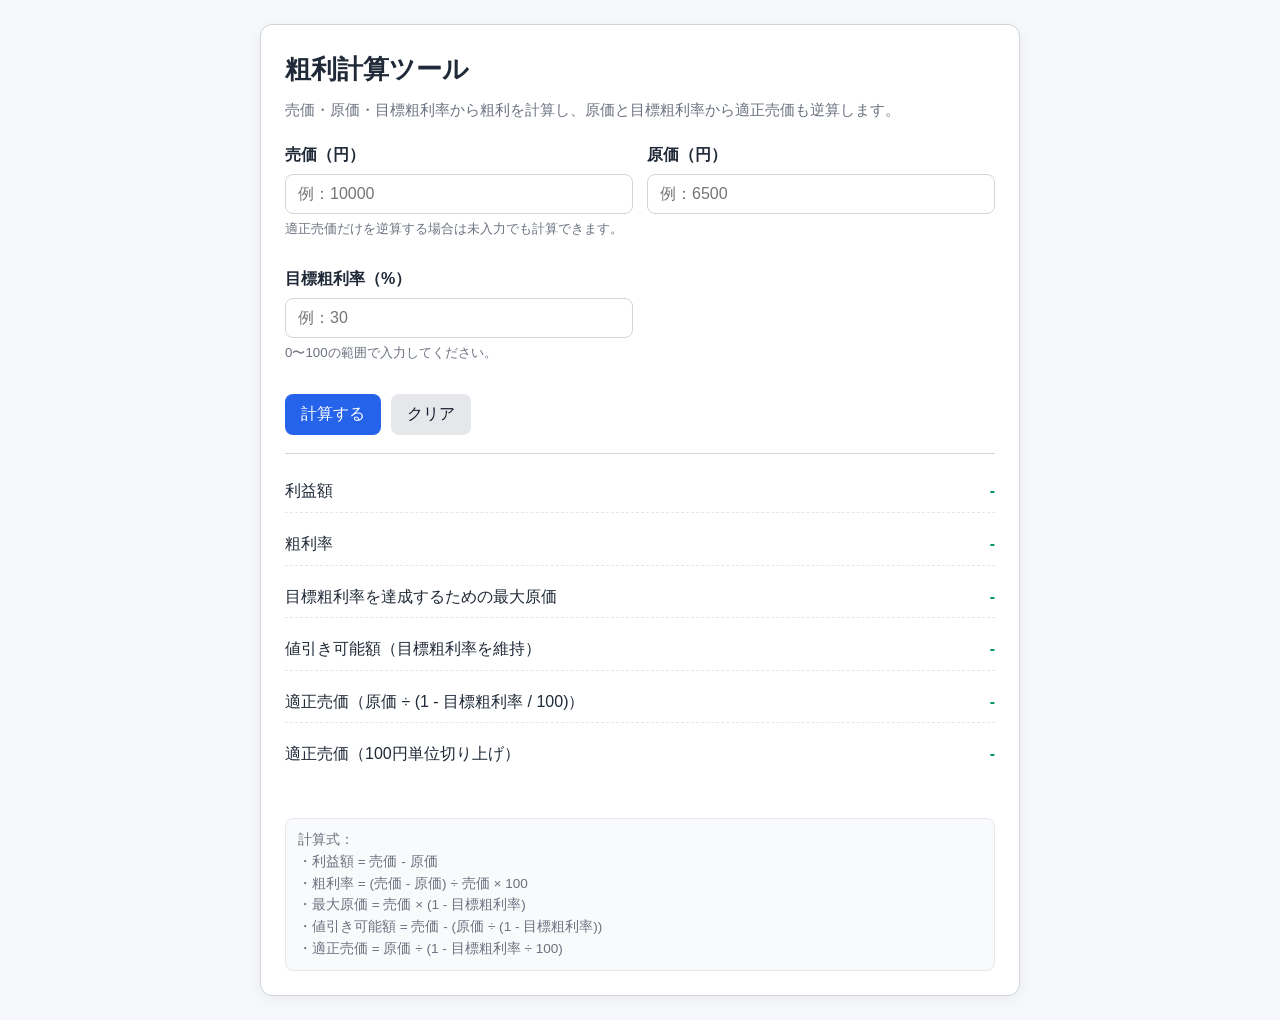
==== commit 81f66a5a: "refactor: 資金繰り表を cashflow.html に分離 index.html を粗利計算ツール（main と同一）に戻し、4ヶ月資金繰り表を 独立した cashflow.html に切り" ====
--- a/index.html
+++ b/index.html
@@ -3,769 +3,312 @@
 <head>
   <meta charset="UTF-8" />
   <meta name="viewport" content="width=device-width, initial-scale=1.0" />
-  <title>資金繰り表（4ヶ月）</title>
+  <title>粗利計算ツール</title>
+
+  <link rel="apple-touch-icon" href="icon.png">
   <meta name="apple-mobile-web-app-capable" content="yes">
-  <meta name="apple-mobile-web-app-title" content="資金繰り表">
+  <meta name="apple-mobile-web-app-status-bar-style" content="default">
+  <meta name="apple-mobile-web-app-title" content="粗利計算">
   <style>
-    /* ===== 配色・基本変数 ===== */
     :root {
-      --bg: #f6f7f9;
-      --surface: #ffffff;
-      --text: #111827;
+      --bg: #f6f8fb;
+      --card: #ffffff;
+      --text: #1f2937;
       --muted: #6b7280;
+      --primary: #2563eb;
+      --primary-dark: #1d4ed8;
       --border: #d1d5db;
-      --grid: #e5e7eb;
-      --primary: #1f3b8a;
-      --primary-hover: #16306d;
-      --section-bg: #f3f4f6;
-      --total-bg: #eef2ff;
-      --opening-bg: #fffbe7;
-      --negative: #dc2626;
-      --negative-bg: #fef2f2;
+      --ok: #059669;
     }
 
     * { box-sizing: border-box; }
 
     body {
       margin: 0;
-      font-family: "Yu Gothic UI", "Hiragino Kaku Gothic ProN", Meiryo, "MS PGothic", sans-serif;
+      font-family: "Yu Gothic UI", "Hiragino Kaku Gothic ProN", Meiryo, sans-serif;
       color: var(--text);
       background: var(--bg);
-      line-height: 1.5;
-      padding: 16px;
-    }
-
-    .app {
-      max-width: 1200px;
+      line-height: 1.6;
+      padding: 24px 16px;
+    }
+
+    .container {
+      max-width: 760px;
       margin: 0 auto;
-      background: var(--surface);
+      background: var(--card);
+      border: 1px solid var(--border);
+      border-radius: 12px;
+      padding: 24px;
+      box-shadow: 0 4px 16px rgba(0, 0, 0, 0.05);
+    }
+
+    h1 {
+      margin: 0 0 8px;
+      font-size: 1.6rem;
+    }
+
+    .desc {
+      margin: 0 0 20px;
+      color: var(--muted);
+      font-size: 0.95rem;
+    }
+
+    .grid {
+      display: grid;
+      grid-template-columns: 1fr;
+      gap: 14px;
+      margin-bottom: 18px;
+    }
+
+    @media (min-width: 640px) {
+      .grid {
+        grid-template-columns: 1fr 1fr;
+      }
+    }
+
+    label {
+      display: block;
+      margin-bottom: 6px;
+      font-weight: 600;
+    }
+
+    input {
+      width: 100%;
+      padding: 10px 12px;
       border: 1px solid var(--border);
       border-radius: 8px;
-      padding: 20px;
-    }
-
-    /* ===== ヘッダ ===== */
-    header.app-header {
+      font-size: 1rem;
+    }
+
+    .hint {
+      margin-top: 4px;
+      font-size: 0.83rem;
+      color: var(--muted);
+    }
+
+    .buttons {
       display: flex;
+      gap: 10px;
       flex-wrap: wrap;
-      justify-content: space-between;
-      align-items: center;
-      gap: 12px;
-      margin-bottom: 16px;
-      padding-bottom: 12px;
-      border-bottom: 2px solid var(--text);
-    }
-
-    h1 {
-      margin: 0;
-      font-size: 1.4rem;
-      letter-spacing: 0.05em;
-    }
-
-    .meta {
-      display: flex;
-      flex-wrap: wrap;
-      gap: 12px;
-      align-items: center;
-      font-size: 0.9rem;
-      color: var(--muted);
-    }
-
-    .meta label {
-      display: flex;
-      gap: 6px;
-      align-items: center;
-      color: var(--text);
-    }
-
-    /* ===== ツールバー ===== */
-    .toolbar {
-      display: flex;
-      flex-wrap: wrap;
-      gap: 8px;
-      margin-bottom: 14px;
-    }
-
-    button, select, input[type="month"], input[type="text"] {
-      font-family: inherit;
-      font-size: 0.9rem;
-      padding: 6px 10px;
-      border: 1px solid var(--border);
-      border-radius: 4px;
-      background: #fff;
-      color: var(--text);
-    }
-
-    button { font-weight: 600; cursor: pointer; }
-    button:hover { background: #f3f4f6; }
-
-    button.primary {
+      margin-bottom: 18px;
+    }
+
+    button {
+      border: none;
+      border-radius: 8px;
+      padding: 10px 16px;
+      font-size: 1rem;
+      cursor: pointer;
+    }
+
+    #calcBtn {
       background: var(--primary);
       color: #fff;
-      border-color: var(--primary);
-    }
-    button.primary:hover { background: var(--primary-hover); }
-
-    button.danger {
-      background: #fff;
-      color: var(--negative);
-      border-color: var(--negative);
-    }
-    button.danger:hover { background: var(--negative-bg); }
-
-    /* ===== 項目追加フォーム ===== */
-    .add-item-form {
-      display: flex;
-      flex-wrap: wrap;
-      gap: 8px;
-      align-items: center;
-      margin-bottom: 14px;
-      padding: 10px 12px;
-      background: #f9fafb;
-      border: 1px dashed var(--border);
-      border-radius: 6px;
-      font-size: 0.9rem;
-    }
-
-    .add-item-form label {
-      display: flex;
-      gap: 6px;
-      align-items: center;
-    }
-
-    .add-item-form input[type="text"] { min-width: 160px; }
-
-    /* ===== 表 ===== */
-    .table-wrap {
-      overflow-x: auto;
-      border: 1px solid var(--border);
-      border-radius: 4px;
-    }
-
-    table {
-      width: 100%;
-      border-collapse: collapse;
-      min-width: 720px;
-      background: #fff;
-    }
-
-    th, td {
-      border: 1px solid var(--grid);
-      padding: 6px 8px;
-      text-align: right;
-      vertical-align: middle;
-    }
-
-    thead th {
-      background: var(--section-bg);
-      font-weight: 700;
-      text-align: center;
-      white-space: nowrap;
-    }
-
-    tbody th {
-      text-align: left;
-      background: #fafafa;
-      font-weight: 500;
-      white-space: nowrap;
-      min-width: 160px;
-      position: sticky;
-      left: 0;
-      z-index: 1;
-    }
-
-    tr.section-header th {
-      background: var(--section-bg);
-      text-align: left;
-      font-weight: 700;
-      letter-spacing: 0.05em;
-    }
-
-    tr.total th, tr.total td {
-      background: var(--total-bg);
-      font-weight: 700;
-    }
-
-    tr.opening th, tr.opening td {
-      background: var(--opening-bg);
-      font-weight: 600;
-    }
-
-    tr.closing th, tr.closing td {
-      background: var(--total-bg);
-      font-weight: 700;
-      font-size: 1.1em;
-    }
-
-    /* セル内入力欄（数字を大きめに） */
-    td input[type="number"] {
-      width: 100%;
-      padding: 6px 8px;
-      border: 1px solid transparent;
-      border-radius: 3px;
-      font-size: 1.05em;
-      font-family: inherit;
-      text-align: right;
-      background: transparent;
-      color: var(--text);
-      -moz-appearance: textfield;
-    }
-    td input[type="number"]::-webkit-outer-spin-button,
-    td input[type="number"]::-webkit-inner-spin-button {
-      -webkit-appearance: none;
-      margin: 0;
-    }
-    td input[type="number"]:focus {
-      outline: none;
-      border-color: var(--primary);
-      background: #fff;
-    }
-    td input[type="number"]:hover { border-color: var(--border); }
-
-    td.derived {
-      font-size: 1.05em;
-      font-variant-numeric: tabular-nums;
-    }
-
-    /* マイナス時の強調 */
-    .negative {
-      color: var(--negative) !important;
-      background: var(--negative-bg) !important;
-    }
-
-    /* 項目ラベル＋削除ボタン */
-    .item-label {
+    }
+
+    #calcBtn:hover { background: var(--primary-dark); }
+
+    #clearBtn {
+      background: #e5e7eb;
+      color: #111827;
+    }
+
+    .results {
+      border-top: 1px solid var(--border);
+      padding-top: 16px;
+      display: grid;
+      gap: 10px;
+    }
+
+    .row {
       display: flex;
       justify-content: space-between;
-      align-items: center;
-      gap: 8px;
-    }
-    .remove-btn {
-      border: none;
-      background: transparent;
-      color: var(--muted);
-      cursor: pointer;
-      font-size: 1.1em;
-      padding: 0 4px;
+      gap: 12px;
+      padding: 8px 0;
+      border-bottom: 1px dashed #e5e7eb;
+    }
+
+    .row:last-child { border-bottom: none; }
+
+    .value {
       font-weight: 700;
-    }
-    .remove-btn:hover { color: var(--negative); background: transparent; }
-
-    footer {
+      color: var(--ok);
+      white-space: nowrap;
+    }
+
+    .error {
+      margin-top: 8px;
+      color: #dc2626;
+      font-weight: 600;
+      min-height: 1.2em;
+    }
+
+    .formula {
       margin-top: 16px;
       font-size: 0.85rem;
       color: var(--muted);
-    }
-
-    /* ===== レスポンシブ（スマホ） ===== */
-    @media (max-width: 720px) {
-      body { padding: 8px; }
-      .app { padding: 12px; }
-      h1 { font-size: 1.15rem; }
-      th, td { padding: 4px 6px; font-size: 0.9rem; }
-      tbody th { min-width: 120px; }
-    }
-
-    /* ===== 印刷（A4横） ===== */
-    @media print {
-      @page { size: A4 landscape; margin: 10mm; }
-      body { background: #fff; padding: 0; }
-      .app { border: none; padding: 0; max-width: none; border-radius: 0; }
-      .toolbar,
-      .add-item-form,
-      .meta,
-      .remove-btn,
-      footer {
-        display: none !important;
-      }
-      header.app-header { border-bottom: 2px solid #000; }
-      .table-wrap { overflow: visible; border: none; }
-      table { min-width: 0; font-size: 10pt; width: 100%; }
-      th, td { border: 1px solid #000; }
-      tbody th { position: static; }
-      thead th,
-      tr.opening th, tr.opening td,
-      tr.section-header th,
-      tr.total th, tr.total td,
-      tr.closing th, tr.closing td {
-        background: #eee !important;
-        -webkit-print-color-adjust: exact;
-        print-color-adjust: exact;
-      }
-      .negative {
-        background: #fff !important;
-        color: #000 !important;
-        font-weight: 700;
-        text-decoration: underline;
-      }
+      background: #f9fafb;
+      border: 1px solid #e5e7eb;
+      border-radius: 8px;
+      padding: 10px 12px;
     }
   </style>
 </head>
 <body>
-  <div class="app">
-    <header class="app-header">
-      <h1>資金繰り表</h1>
-      <div class="meta">
-        <label>開始月：<input type="month" id="startMonth"></label>
-        <label>表示月数：
-          <select id="monthCount">
-            <option value="4">4ヶ月</option>
-            <option value="6">6ヶ月</option>
-            <option value="12">12ヶ月</option>
-          </select>
-        </label>
+  <main class="container">
+    <h1>粗利計算ツール</h1>
+    <p class="desc">売価・原価・目標粗利率から粗利を計算し、原価と目標粗利率から適正売価も逆算します。</p>
+
+    <section class="grid">
+      <div>
+        <label for="price">売価（円）</label>
+        <input id="price" type="number" min="0" step="0.01" placeholder="例：10000" />
+        <p class="hint">適正売価だけを逆算する場合は未入力でも計算できます。</p>
       </div>
-    </header>
-
-    <div class="toolbar">
-      <button id="sampleBtn">サンプルデータ入力</button>
-      <button id="clearBtn" class="danger">全クリア</button>
-      <button id="csvBtn">CSV出力</button>
-      <button id="printBtn" class="primary">印刷（A4横）</button>
+
+      <div>
+        <label for="cost">原価（円）</label>
+        <input id="cost" type="number" min="0" step="0.01" placeholder="例：6500" />
+      </div>
+
+      <div>
+        <label for="targetRate">目標粗利率（%）</label>
+        <input id="targetRate" type="number" min="0" max="100" step="0.01" placeholder="例：30" />
+        <p class="hint">0〜100の範囲で入力してください。</p>
+      </div>
+    </section>
+
+    <div class="buttons">
+      <button id="calcBtn" type="button">計算する</button>
+      <button id="clearBtn" type="button">クリア</button>
     </div>
 
-    <div class="add-item-form">
-      <strong>項目追加：</strong>
-      <label>名前
-        <input type="text" id="newItemLabel" placeholder="例：広告費" maxlength="20">
-      </label>
-      <label>種別
-        <select id="newItemType">
-          <option value="income">入金</option>
-          <option value="expense">支出</option>
-        </select>
-      </label>
-      <button id="addItemBtn">追加</button>
+    <section class="results">
+      <div class="row"><span>利益額</span><span id="profit" class="value">-</span></div>
+      <div class="row"><span>粗利率</span><span id="grossRate" class="value">-</span></div>
+      <div class="row"><span>目標粗利率を達成するための最大原価</span><span id="maxCost" class="value">-</span></div>
+      <div class="row"><span>値引き可能額（目標粗利率を維持）</span><span id="discount" class="value">-</span></div>
+      <div class="row"><span>適正売価（原価 ÷ (1 - 目標粗利率 / 100)）</span><span id="targetPrice" class="value">-</span></div>
+      <div class="row"><span>適正売価（100円単位切り上げ）</span><span id="targetPriceRounded" class="value">-</span></div>
+    </section>
+
+    <p id="error" class="error"></p>
+
+    <div class="formula">
+      計算式：<br>
+      ・利益額 = 売価 - 原価<br>
+      ・粗利率 = (売価 - 原価) ÷ 売価 × 100<br>
+      ・最大原価 = 売価 × (1 - 目標粗利率)<br>
+      ・値引き可能額 = 売価 - (原価 ÷ (1 - 目標粗利率))<br>
+      ・適正売価 = 原価 ÷ (1 - 目標粗利率 ÷ 100)
     </div>
-
-    <div class="table-wrap">
-      <table id="cashflow"></table>
-    </div>
-
-    <footer>
-      <p>※ 入力値はこのブラウザに自動保存されます。残高がマイナスのときは赤色で表示されます。</p>
-    </footer>
-  </div>
+  </main>
 
   <script>
-    /* =========================================================
-     * 資金繰り表ツール（単一HTML / 外部ライブラリなし）
-     * - 月数（state.monthCount）を変えるだけで6ヶ月版・12ヶ月版にも拡張可能
-     * - 既定項目は DEFAULT_ITEMS、ユーザー追加項目は removable: true で保持
-     * ========================================================= */
-
-    // ===== 永続化キー =====
-    const STORAGE_KEY = 'cashflow-v1';
-
-    // ===== 既定の項目（削除不可） =====
-    const DEFAULT_ITEMS = [
-      // 入金
-      { key: 'sales',         label: '売上入金',     type: 'income',  removable: false },
-      { key: 'other_income',  label: 'その他入金',   type: 'income',  removable: false },
-      // 支出
-      { key: 'purchase',      label: '仕入支払',     type: 'expense', removable: false },
-      { key: 'labor',         label: '人件費',       type: 'expense', removable: false },
-      { key: 'rent',          label: '家賃',         type: 'expense', removable: false },
-      { key: 'vehicle',       label: '車両費',       type: 'expense', removable: false },
-      { key: 'loan',          label: '借入返済',     type: 'expense', removable: false },
-      { key: 'tax',           label: '税金',         type: 'expense', removable: false },
-      { key: 'other_expense', label: 'その他支出',   type: 'expense', removable: false },
-    ];
-
-    // ===== アプリ状態 =====
-    const state = {
-      monthCount: 4,                                  // 表示月数（4 / 6 / 12）
-      startYear: new Date().getFullYear(),
-      startMonth: new Date().getMonth() + 1,          // 1-12
-      openingBalance: 0,                              // 1ヶ月目の月初残高（以降は自動）
-      items: deepClone(DEFAULT_ITEMS),
-      values: {},                                     // values[itemKey][monthIndex] = number
-    };
-
-    // ===== ユーティリティ =====
-    function deepClone(obj) { return JSON.parse(JSON.stringify(obj)); }
-
-    function formatYen(n) {
-      if (!Number.isFinite(n)) n = 0;
-      return new Intl.NumberFormat('ja-JP').format(Math.round(n));
-    }
-
-    function getMonthLabel(i) {
-      // 開始年月から i ヶ月後の表示文字列
-      const m0 = state.startMonth - 1 + i;
-      const y = state.startYear + Math.floor(m0 / 12);
-      const m = (m0 % 12 + 12) % 12 + 1;
-      return `${y}年${m}月`;
-    }
-
-    function getValue(key, monthIndex) {
-      return state.values[key]?.[monthIndex] ?? 0;
-    }
-
-    function setValue(key, monthIndex, value) {
-      if (!state.values[key]) state.values[key] = {};
-      state.values[key][monthIndex] = value;
-    }
-
-    function parseNumber(s) {
-      if (s === '' || s == null) return 0;
-      const n = Number(String(s).replace(/,/g, ''));
-      return Number.isFinite(n) ? n : 0;
-    }
-
-    function escapeHtml(s) {
-      return String(s).replace(/[&<>"']/g, c =>
-        ({ '&': '&amp;', '<': '&lt;', '>': '&gt;', '"': '&quot;', "'": '&#39;' }[c]));
-    }
-
-    // ===== 集計 =====
-    // 各月の {opening, income, expense, closing} を返す
-    function computeMonthly() {
-      const result = [];
-      let prevClosing = state.openingBalance;
-      for (let m = 0; m < state.monthCount; m++) {
-        const opening = (m === 0) ? state.openingBalance : prevClosing;
-        let income = 0, expense = 0;
-        for (const item of state.items) {
-          const v = getValue(item.key, m);
-          if (item.type === 'income') income += v;
-          else expense += v;
+    const priceEl = document.getElementById('price');
+    const costEl = document.getElementById('cost');
+    const targetRateEl = document.getElementById('targetRate');
+
+    const profitEl = document.getElementById('profit');
+    const grossRateEl = document.getElementById('grossRate');
+    const maxCostEl = document.getElementById('maxCost');
+    const discountEl = document.getElementById('discount');
+    const targetPriceEl = document.getElementById('targetPrice');
+    const targetPriceRoundedEl = document.getElementById('targetPriceRounded');
+    const errorEl = document.getElementById('error');
+
+    const calcBtn = document.getElementById('calcBtn');
+    const clearBtn = document.getElementById('clearBtn');
+
+    function formatYen(num) {
+      return new Intl.NumberFormat('ja-JP', { style: 'currency', currency: 'JPY', maximumFractionDigits: 0 }).format(num);
+    }
+
+    function formatPercent(num) {
+      return `${num.toFixed(2)}%`;
+    }
+
+    function resetOutputs() {
+      profitEl.textContent = '-';
+      grossRateEl.textContent = '-';
+      maxCostEl.textContent = '-';
+      discountEl.textContent = '-';
+      targetPriceEl.textContent = '-';
+      targetPriceRoundedEl.textContent = '-';
+      errorEl.textContent = '';
+    }
+
+    function calculate() {
+      resetOutputs();
+
+      const hasPrice = priceEl.value !== '';
+      const hasCost = costEl.value !== '';
+      const hasTargetRate = targetRateEl.value !== '';
+      const price = Number(priceEl.value);
+      const cost = Number(costEl.value);
+      const targetRatePercent = Number(targetRateEl.value);
+
+      if (!hasCost || !hasTargetRate) {
+        errorEl.textContent = '原価と目標粗利率を入力してください。売価は任意です。';
+        return;
+      }
+      if (!Number.isFinite(cost) || !Number.isFinite(targetRatePercent) || (hasPrice && !Number.isFinite(price))) {
+        errorEl.textContent = '入力値を確認してください。';
+        return;
+      }
+      if (cost < 0) {
+        errorEl.textContent = '原価は0以上の値を入力してください。';
+        return;
+      }
+      if (targetRatePercent < 0 || targetRatePercent >= 100) {
+        errorEl.textContent = '目標粗利率は0以上100未満で入力してください。';
+        return;
+      }
+      if (hasPrice && price <= 0) {
+        errorEl.textContent = '売価を入力する場合は0より大きい値にしてください。';
+        return;
+      }
+
+      const targetRate = targetRatePercent / 100;
+      const targetPrice = cost / (1 - targetRate);
+      const targetPriceRounded = Math.ceil(targetPrice / 100) * 100;
+
+      targetPriceEl.textContent = formatYen(targetPrice);
+      targetPriceRoundedEl.textContent = formatYen(targetPriceRounded);
+
+      if (hasPrice) {
+        const profit = price - cost;
+        const grossRate = (profit / price) * 100;
+        const maxCost = price * (1 - targetRate);
+        const discount = price - targetPrice;
+
+        profitEl.textContent = formatYen(profit);
+        grossRateEl.textContent = formatPercent(grossRate);
+        maxCostEl.textContent = formatYen(maxCost);
+        discountEl.textContent = formatYen(Math.max(0, discount));
+
+        if (discount < 0) {
+          errorEl.textContent = '現在の売価では目標粗利率を満たせません（値引き余地なし）。';
         }
-        const closing = opening + income - expense;
-        result.push({ opening, income, expense, closing });
-        prevClosing = closing;
-      }
-      return result;
-    }
-
-    // ===== 描画 =====
-    function render() {
-      const table = document.getElementById('cashflow');
-      const totals = computeMonthly();
-
-      // ヘッダ行
-      let html = '<thead><tr><th>項目</th>';
-      for (let m = 0; m < state.monthCount; m++) {
-        html += `<th>${getMonthLabel(m)}</th>`;
-      }
-      html += '</tr></thead><tbody>';
-
-      // 月初残高行（先頭月のみ入力、以降は自動反映）
-      html += '<tr class="opening"><th>月初残高</th>';
-      for (let m = 0; m < state.monthCount; m++) {
-        if (m === 0) {
-          html += `<td><input type="number" inputmode="numeric" data-role="opening" value="${state.openingBalance || ''}" placeholder="0"></td>`;
-        } else {
-          const v = totals[m].opening;
-          const cls = v < 0 ? 'derived negative' : 'derived';
-          html += `<td class="${cls}" data-derived="opening" data-month="${m}">${formatYen(v)}</td>`;
-        }
-      }
-      html += '</tr>';
-
-      // 入金セクション
-      html += `<tr class="section-header"><th colspan="${state.monthCount + 1}">入金</th></tr>`;
-      for (const item of state.items.filter(i => i.type === 'income')) {
-        html += renderItemRow(item);
-      }
-      // 入金合計行
-      html += '<tr class="total"><th>入金合計</th>';
-      for (let m = 0; m < state.monthCount; m++) {
-        html += `<td class="derived" data-derived="income" data-month="${m}">${formatYen(totals[m].income)}</td>`;
-      }
-      html += '</tr>';
-
-      // 支出セクション
-      html += `<tr class="section-header"><th colspan="${state.monthCount + 1}">支出</th></tr>`;
-      for (const item of state.items.filter(i => i.type === 'expense')) {
-        html += renderItemRow(item);
-      }
-      // 支出合計行
-      html += '<tr class="total"><th>支出合計</th>';
-      for (let m = 0; m < state.monthCount; m++) {
-        html += `<td class="derived" data-derived="expense" data-month="${m}">${formatYen(totals[m].expense)}</td>`;
-      }
-      html += '</tr>';
-
-      // 月末残高行（マイナス時は赤）
-      html += '<tr class="closing"><th>月末残高</th>';
-      for (let m = 0; m < state.monthCount; m++) {
-        const v = totals[m].closing;
-        const cls = v < 0 ? 'derived negative' : 'derived';
-        html += `<td class="${cls}" data-derived="closing" data-month="${m}">${formatYen(v)}</td>`;
-      }
-      html += '</tr>';
-
-      html += '</tbody>';
-      table.innerHTML = html;
-
-      attachInputListeners();
-    }
-
-    // 項目1行分のHTMLを返す
-    function renderItemRow(item) {
-      const removeHtml = item.removable
-        ? `<button class="remove-btn" title="この項目を削除" data-remove="${item.key}">×</button>`
-        : '';
-      let row = `<tr><th><span class="item-label"><span>${escapeHtml(item.label)}</span>${removeHtml}</span></th>`;
-      for (let m = 0; m < state.monthCount; m++) {
-        const v = getValue(item.key, m);
-        row += `<td><input type="number" inputmode="numeric" data-key="${item.key}" data-month="${m}" value="${v || ''}" placeholder="0"></td>`;
-      }
-      row += '</tr>';
-      return row;
-    }
-
-    // ===== 入力ハンドラ =====
-    function attachInputListeners() {
-      const table = document.getElementById('cashflow');
-
-      // 月初残高（1ヶ月目のみ）
-      const openingInput = table.querySelector('input[data-role="opening"]');
-      if (openingInput) {
-        openingInput.addEventListener('input', e => {
-          state.openingBalance = parseNumber(e.target.value);
-          updateDerivedCells();
-          save();
-        });
-      }
-
-      // 各項目
-      table.querySelectorAll('input[data-key]').forEach(input => {
-        input.addEventListener('input', e => {
-          const key = e.target.dataset.key;
-          const m = Number(e.target.dataset.month);
-          setValue(key, m, parseNumber(e.target.value));
-          updateDerivedCells();
-          save();
-        });
+      }
+    }
+
+    calcBtn.addEventListener('click', calculate);
+
+    clearBtn.addEventListener('click', () => {
+      priceEl.value = '';
+      costEl.value = '';
+      targetRateEl.value = '';
+      resetOutputs();
+    });
+
+    [priceEl, costEl, targetRateEl].forEach(el => {
+      el.addEventListener('keydown', (e) => {
+        if (e.key === 'Enter') calculate();
       });
-
-      // 削除ボタン
-      table.querySelectorAll('button[data-remove]').forEach(btn => {
-        btn.addEventListener('click', () => {
-          const key = btn.dataset.remove;
-          const target = state.items.find(i => i.key === key);
-          if (!target) return;
-          if (!confirm(`項目「${target.label}」を削除します。よろしいですか？`)) return;
-          state.items = state.items.filter(i => i.key !== key);
-          delete state.values[key];
-          save();
-          render();
-        });
-      });
-    }
-
-    // 入力中の再描画はフォーカスを失うため、計算結果セルだけを更新する
-    function updateDerivedCells() {
-      const totals = computeMonthly();
-      const table = document.getElementById('cashflow');
-
-      for (let m = 0; m < state.monthCount; m++) {
-        // 月初残高（2ヶ月目以降）
-        if (m > 0) {
-          const cell = table.querySelector(`td[data-derived="opening"][data-month="${m}"]`);
-          if (cell) {
-            cell.textContent = formatYen(totals[m].opening);
-            cell.classList.toggle('negative', totals[m].opening < 0);
-          }
-        }
-        // 入金合計
-        const inc = table.querySelector(`td[data-derived="income"][data-month="${m}"]`);
-        if (inc) inc.textContent = formatYen(totals[m].income);
-        // 支出合計
-        const exp = table.querySelector(`td[data-derived="expense"][data-month="${m}"]`);
-        if (exp) exp.textContent = formatYen(totals[m].expense);
-        // 月末残高
-        const cls = table.querySelector(`td[data-derived="closing"][data-month="${m}"]`);
-        if (cls) {
-          cls.textContent = formatYen(totals[m].closing);
-          cls.classList.toggle('negative', totals[m].closing < 0);
-        }
-      }
-    }
-
-    // ===== ツールバー操作 =====
-    function addItem() {
-      const labelInput = document.getElementById('newItemLabel');
-      const typeSelect = document.getElementById('newItemType');
-      const label = labelInput.value.trim();
-      if (!label) {
-        alert('項目名を入力してください。');
-        labelInput.focus();
-        return;
-      }
-      const key = 'custom_' + Date.now() + '_' + Math.floor(Math.random() * 1000);
-      state.items.push({ key, label, type: typeSelect.value, removable: true });
-      labelInput.value = '';
-      save();
-      render();
-    }
-
-    // 4ヶ月分のサンプル数値（5ヶ月目以降は0）
-    function loadSample() {
-      state.openingBalance = 1500000;
-      const sample = {
-        sales:         [2800000, 3100000, 2700000, 3300000],
-        other_income:  [  50000,       0,  100000,       0],
-        purchase:      [1200000, 1350000, 1180000, 1450000],
-        labor:         [ 800000,  800000,  850000,  850000],
-        rent:          [ 180000,  180000,  180000,  180000],
-        vehicle:       [  40000,   35000,   60000,   30000],
-        loan:          [ 120000,  120000,  120000,  120000],
-        tax:           [      0,       0,  250000,       0],
-        other_expense: [  80000,   90000,   70000,  100000],
-      };
-      state.values = {};
-      for (const key in sample) {
-        state.values[key] = {};
-        sample[key].forEach((v, i) => {
-          if (i < state.monthCount) state.values[key][i] = v;
-        });
-      }
-      save();
-      render();
-    }
-
-    function clearAll() {
-      if (!confirm('入力値・追加項目を全てクリアします。よろしいですか？')) return;
-      state.openingBalance = 0;
-      state.values = {};
-      state.items = deepClone(DEFAULT_ITEMS);
-      save();
-      render();
-    }
-
-    function exportCsv() {
-      const totals = computeMonthly();
-      const rows = [];
-
-      // ヘッダ
-      const header = ['項目'];
-      for (let m = 0; m < state.monthCount; m++) header.push(getMonthLabel(m));
-      rows.push(header);
-
-      // 月初残高
-      const openingRow = ['月初残高'];
-      for (let m = 0; m < state.monthCount; m++) openingRow.push(totals[m].opening);
-      rows.push(openingRow);
-
-      // 入金
-      rows.push(['＜入金＞']);
-      for (const item of state.items.filter(i => i.type === 'income')) {
-        const r = [item.label];
-        for (let m = 0; m < state.monthCount; m++) r.push(getValue(item.key, m));
-        rows.push(r);
-      }
-      const incomeRow = ['入金合計'];
-      for (let m = 0; m < state.monthCount; m++) incomeRow.push(totals[m].income);
-      rows.push(incomeRow);
-
-      // 支出
-      rows.push(['＜支出＞']);
-      for (const item of state.items.filter(i => i.type === 'expense')) {
-        const r = [item.label];
-        for (let m = 0; m < state.monthCount; m++) r.push(getValue(item.key, m));
-        rows.push(r);
-      }
-      const expenseRow = ['支出合計'];
-      for (let m = 0; m < state.monthCount; m++) expenseRow.push(totals[m].expense);
-      rows.push(expenseRow);
-
-      // 月末残高
-      const closingRow = ['月末残高'];
-      for (let m = 0; m < state.monthCount; m++) closingRow.push(totals[m].closing);
-      rows.push(closingRow);
-
-      const csv = rows.map(r => r.map(csvEscape).join(',')).join('\r\n');
-      // ExcelでもUTF-8として開けるようBOM付与
-      const blob = new Blob(['﻿' + csv], { type: 'text/csv;charset=utf-8' });
-      const url = URL.createObjectURL(blob);
-      const a = document.createElement('a');
-      a.href = url;
-      a.download = `cashflow_${state.startYear}-${String(state.startMonth).padStart(2, '0')}_${state.monthCount}m.csv`;
-      document.body.appendChild(a);
-      a.click();
-      document.body.removeChild(a);
-      setTimeout(() => URL.revokeObjectURL(url), 1000);
-    }
-
-    function csvEscape(v) {
-      const s = String(v ?? '');
-      if (/[",\r\n]/.test(s)) return '"' + s.replace(/"/g, '""') + '"';
-      return s;
-    }
-
-    // ===== 永続化 =====
-    function save() {
-      try {
-        localStorage.setItem(STORAGE_KEY, JSON.stringify({
-          monthCount: state.monthCount,
-          startYear: state.startYear,
-          startMonth: state.startMonth,
-          openingBalance: state.openingBalance,
-          items: state.items,
-          values: state.values,
-        }));
-      } catch (e) { /* localStorage不可の環境では無視 */ }
-    }
-
-    function load() {
-      try {
-        const raw = localStorage.getItem(STORAGE_KEY);
-        if (!raw) return;
-        const data = JSON.parse(raw);
-        if (Number.isFinite(data.monthCount)) state.monthCount = data.monthCount;
-        if (Number.isFinite(data.startYear)) state.startYear = data.startYear;
-        if (Number.isFinite(data.startMonth)) state.startMonth = data.startMonth;
-        if (Number.isFinite(data.openingBalance)) state.openingBalance = data.openingBalance;
-        if (Array.isArray(data.items) && data.items.length > 0) state.items = data.items;
-        if (data.values && typeof data.values === 'object') state.values = data.values;
-      } catch (e) { /* 不正データは初期値を使用 */ }
-    }
-
-    // ===== 初期化 =====
-    function init() {
-      load();
-
-      // 開始月セレクタ
-      const startMonthEl = document.getElementById('startMonth');
-      startMonthEl.value = `${state.startYear}-${String(state.startMonth).padStart(2, '0')}`;
-      startMonthEl.addEventListener('change', e => {
-        const v = e.target.value; // "YYYY-MM"
-        if (!v) return;
-        const [y, m] = v.split('-').map(Number);
-        state.startYear = y;
-        state.startMonth = m;
-        save();
-        render();
-      });
-
-      // 月数セレクタ（4 / 6 / 12 へ拡張可能）
-      const monthCountEl = document.getElementById('monthCount');
-      monthCountEl.value = String(state.monthCount);
-      monthCountEl.addEventListener('change', e => {
-        state.monthCount = Number(e.target.value);
-        save();
-        render();
-      });
-
-      // ツールバー
-      document.getElementById('sampleBtn').addEventListener('click', loadSample);
-      document.getElementById('clearBtn').addEventListener('click', clearAll);
-      document.getElementById('csvBtn').addEventListener('click', exportCsv);
-      document.getElementById('printBtn').addEventListener('click', () => window.print());
-
-      // 項目追加
-      document.getElementById('addItemBtn').addEventListener('click', addItem);
-      document.getElementById('newItemLabel').addEventListener('keydown', e => {
-        if (e.key === 'Enter') addItem();
-      });
-
-      render();
-    }
-
-    init();
+    });
+
+    resetOutputs();
   </script>
 </body>
 </html>
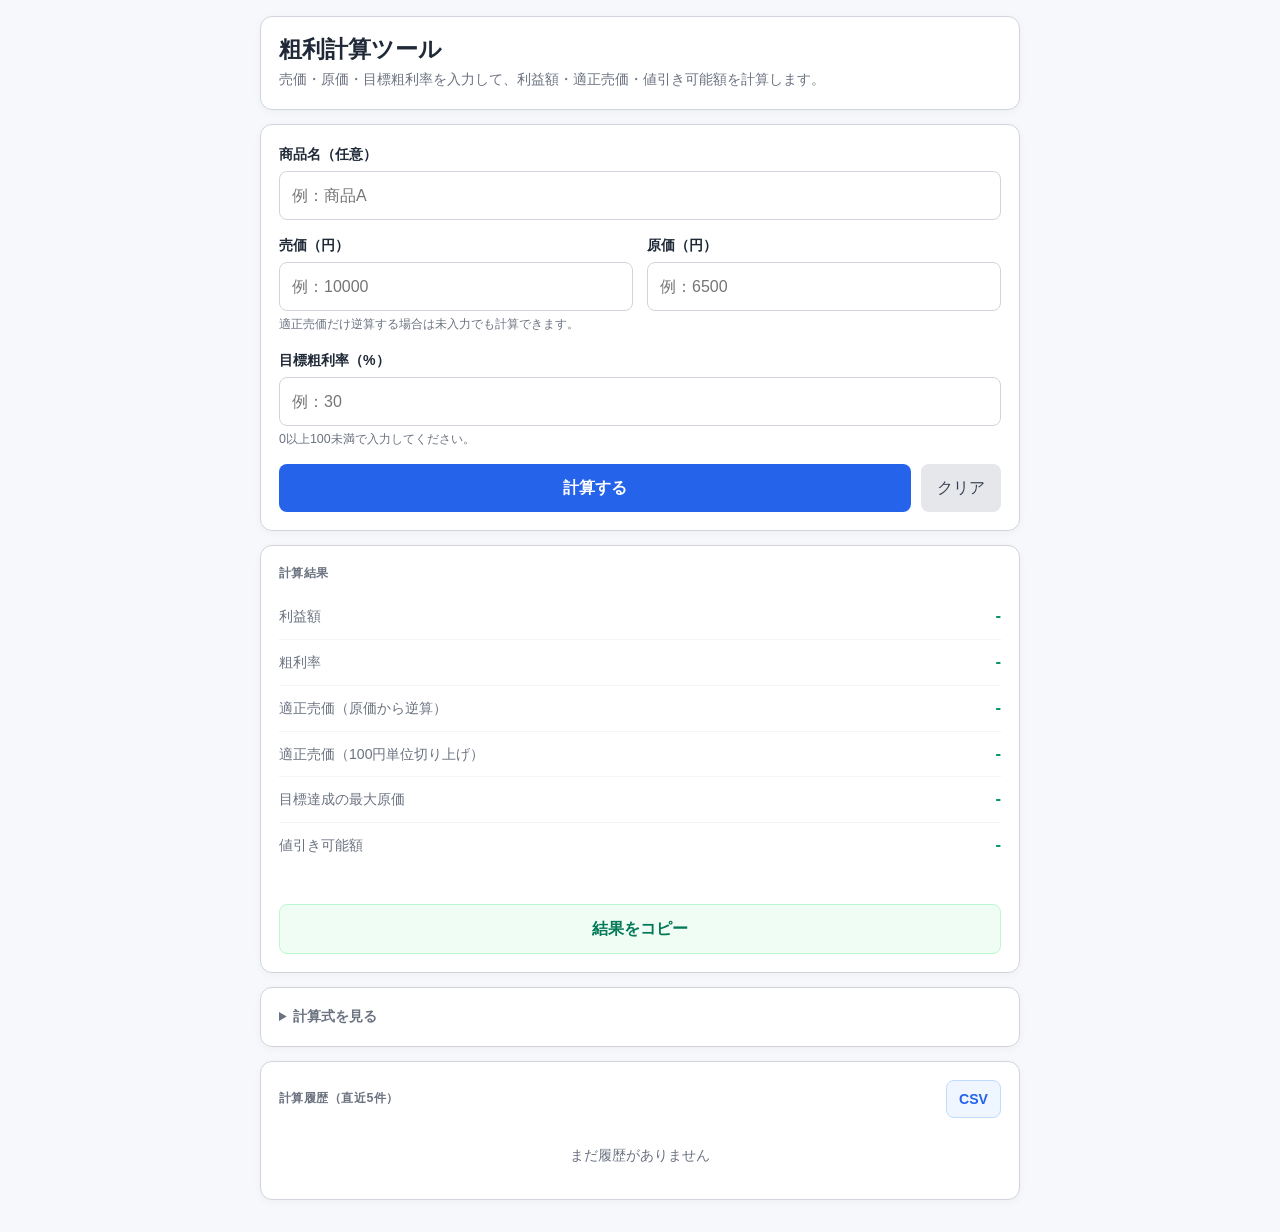
==== commit 1c86f3bb: "Prepare iOS-ready gross profit calculator for Pages" ====
--- a/index.html
+++ b/index.html
@@ -1,314 +1,77 @@
 <!doctype html>
 <html lang="ja">
 <head>
-  <meta charset="UTF-8" />
-  <meta name="viewport" content="width=device-width, initial-scale=1.0" />
+  <meta charset="UTF-8">
+  <meta name="viewport" content="width=device-width, initial-scale=1, viewport-fit=cover">
+  <meta name="theme-color" content="#2563eb">
+  <meta name="color-scheme" content="light">
+  <meta name="description" content="iPhone Safariで使いやすい粗利計算ツール">
   <title>粗利計算ツール</title>
-
-  <link rel="apple-touch-icon" href="icon.png">
+  <link rel="manifest" href="manifest.webmanifest">
+  <link rel="icon" href="icon.svg" type="image/svg+xml">
+  <link rel="apple-touch-icon" href="icon.svg">
   <meta name="apple-mobile-web-app-capable" content="yes">
+  <meta name="mobile-web-app-capable" content="yes">
   <meta name="apple-mobile-web-app-status-bar-style" content="default">
   <meta name="apple-mobile-web-app-title" content="粗利計算">
   <style>
-    :root {
-      --bg: #f6f8fb;
-      --card: #ffffff;
-      --text: #1f2937;
-      --muted: #6b7280;
-      --primary: #2563eb;
-      --primary-dark: #1d4ed8;
-      --border: #d1d5db;
-      --ok: #059669;
-    }
-
-    * { box-sizing: border-box; }
-
-    body {
-      margin: 0;
-      font-family: "Yu Gothic UI", "Hiragino Kaku Gothic ProN", Meiryo, sans-serif;
-      color: var(--text);
-      background: var(--bg);
-      line-height: 1.6;
-      padding: 24px 16px;
-    }
-
-    .container {
-      max-width: 760px;
-      margin: 0 auto;
-      background: var(--card);
-      border: 1px solid var(--border);
-      border-radius: 12px;
-      padding: 24px;
-      box-shadow: 0 4px 16px rgba(0, 0, 0, 0.05);
-    }
-
-    h1 {
-      margin: 0 0 8px;
-      font-size: 1.6rem;
-    }
-
-    .desc {
-      margin: 0 0 20px;
-      color: var(--muted);
-      font-size: 0.95rem;
-    }
-
-    .grid {
-      display: grid;
-      grid-template-columns: 1fr;
-      gap: 14px;
-      margin-bottom: 18px;
-    }
-
-    @media (min-width: 640px) {
-      .grid {
-        grid-template-columns: 1fr 1fr;
-      }
-    }
-
-    label {
-      display: block;
-      margin-bottom: 6px;
-      font-weight: 600;
-    }
-
-    input {
-      width: 100%;
-      padding: 10px 12px;
-      border: 1px solid var(--border);
-      border-radius: 8px;
-      font-size: 1rem;
-    }
-
-    .hint {
-      margin-top: 4px;
-      font-size: 0.83rem;
-      color: var(--muted);
-    }
-
-    .buttons {
-      display: flex;
-      gap: 10px;
-      flex-wrap: wrap;
-      margin-bottom: 18px;
-    }
-
-    button {
-      border: none;
-      border-radius: 8px;
-      padding: 10px 16px;
-      font-size: 1rem;
-      cursor: pointer;
-    }
-
-    #calcBtn {
-      background: var(--primary);
-      color: #fff;
-    }
-
-    #calcBtn:hover { background: var(--primary-dark); }
-
-    #clearBtn {
-      background: #e5e7eb;
-      color: #111827;
-    }
-
-    .results {
-      border-top: 1px solid var(--border);
-      padding-top: 16px;
-      display: grid;
-      gap: 10px;
-    }
-
-    .row {
-      display: flex;
-      justify-content: space-between;
-      gap: 12px;
-      padding: 8px 0;
-      border-bottom: 1px dashed #e5e7eb;
-    }
-
-    .row:last-child { border-bottom: none; }
-
-    .value {
-      font-weight: 700;
-      color: var(--ok);
-      white-space: nowrap;
-    }
-
-    .error {
-      margin-top: 8px;
-      color: #dc2626;
-      font-weight: 600;
-      min-height: 1.2em;
-    }
-
-    .formula {
-      margin-top: 16px;
-      font-size: 0.85rem;
-      color: var(--muted);
-      background: #f9fafb;
-      border: 1px solid #e5e7eb;
-      border-radius: 8px;
-      padding: 10px 12px;
-    }
+    :root{--bg:#f6f8fb;--card:#fff;--text:#1f2937;--muted:#6b7280;--primary:#2563eb;--primary-dark:#1d4ed8;--border:#d1d5db;--ok:#059669;--ng:#dc2626;font-family:"Yu Gothic UI","Hiragino Kaku Gothic ProN",Meiryo,sans-serif}*{box-sizing:border-box}html{-webkit-text-size-adjust:100%}body{margin:0;color:var(--text);background:var(--bg);line-height:1.6;padding:calc(16px + env(safe-area-inset-top)) 14px calc(32px + env(safe-area-inset-bottom))}button,input{font:inherit}.container{max-width:760px;margin:0 auto;display:grid;gap:14px}.card{background:var(--card);border:1px solid var(--border);border-radius:12px;padding:18px;box-shadow:0 2px 8px rgba(0,0,0,.04)}h1{margin:0 0 4px;font-size:1.45rem;line-height:1.25;letter-spacing:0}.desc{margin:0;color:var(--muted);font-size:.9rem}.grid{display:grid;grid-template-columns:1fr;gap:14px;margin-bottom:14px}@media(min-width:560px){.grid-2{grid-template-columns:1fr 1fr}}label{display:block;margin-bottom:5px;font-weight:700;font-size:.88rem}input[type="text"],input.input-number{width:100%;min-height:44px;padding:11px 12px;border:1.5px solid var(--border);border-radius:8px;background:#fff;color:var(--text);font-size:16px;-webkit-appearance:none;appearance:none}input:focus{outline:none;border-color:var(--primary);box-shadow:0 0 0 3px rgba(37,99,235,.14)}.hint{margin:4px 0 0;color:var(--muted);font-size:.78rem}.btn-row{display:flex;gap:10px}button{min-height:44px;border:none;border-radius:8px;padding:11px 16px;cursor:pointer;touch-action:manipulation}.btn-primary{flex:1;background:var(--primary);color:#fff;font-weight:800}.btn-primary:hover{background:var(--primary-dark)}.btn-primary:active{opacity:.86}.btn-ghost{background:#e5e7eb;color:#374151}.btn-copy{width:100%;margin-top:14px;background:#f0fdf4;color:#047857;border:1.5px solid #bbf7d0;font-weight:700}.btn-csv{min-height:36px;background:#eff6ff;color:var(--primary);border:1.5px solid #bfdbfe;font-weight:700;font-size:.88rem;padding:7px 12px}.section-label{margin:0 0 10px;color:var(--muted);font-size:.78rem;font-weight:800;letter-spacing:.04em}.row{display:flex;align-items:baseline;justify-content:space-between;gap:8px;padding:9px 0;border-bottom:1px solid #f3f4f6}.row:last-of-type{border-bottom:none}.row-label{color:var(--muted);font-size:.88rem}.value{color:var(--ok);font-size:1.05rem;font-weight:800;text-align:right;white-space:nowrap}.value.ng{color:var(--ng)}.error{min-height:1em;margin:8px 0 0;color:var(--ng);font-size:.88rem;font-weight:700}details summary{cursor:pointer;color:var(--muted);font-size:.85rem;font-weight:700;user-select:none}details[open] summary{margin-bottom:10px}.formula{color:var(--muted);font-size:.82rem;line-height:2}.history-header{display:flex;align-items:center;justify-content:space-between;gap:10px;margin-bottom:12px}.history-empty{margin:0;color:var(--muted);font-size:.88rem;text-align:center;padding:14px 0}.hist-item{border:1px solid #e5e7eb;border-radius:8px;padding:10px 12px;margin-bottom:8px;background:#fff}.hist-name{margin-bottom:4px;font-size:.9rem;font-weight:800}.hist-meta{display:flex;flex-wrap:wrap;gap:3px 10px;color:var(--muted);font-size:.84rem}.hist-highlight{color:var(--ok);font-weight:800}.hist-time{margin-top:4px;color:#9ca3af;font-size:.76rem}.toast{position:fixed;bottom:calc(24px + env(safe-area-inset-bottom));left:50%;z-index:999;transform:translateX(-50%) translateY(60px);border-radius:24px;background:#1f2937;color:#fff;padding:9px 20px;opacity:0;pointer-events:none;white-space:nowrap;transition:transform .22s ease,opacity .22s ease}.toast.show{transform:translateX(-50%) translateY(0);opacity:1}@media(max-width:380px){body{padding-left:10px;padding-right:10px}.card{padding:14px}.row{display:grid;gap:2px}.value{text-align:left;white-space:normal}}@media print{body{background:#fff;padding:0}.btn-row,.btn-copy,.btn-csv,#historySection,details{display:none}.card{box-shadow:none}}
   </style>
 </head>
 <body>
   <main class="container">
-    <h1>粗利計算ツール</h1>
-    <p class="desc">売価・原価・目標粗利率から粗利を計算し、原価と目標粗利率から適正売価も逆算します。</p>
-
-    <section class="grid">
-      <div>
-        <label for="price">売価（円）</label>
-        <input id="price" type="number" min="0" step="0.01" placeholder="例：10000" />
-        <p class="hint">適正売価だけを逆算する場合は未入力でも計算できます。</p>
+    <section class="card"><h1>粗利計算ツール</h1><p class="desc">売価・原価・目標粗利率を入力して、利益額・適正売価・値引き可能額を計算します。</p></section>
+    <section class="card" aria-label="入力">
+      <div class="grid"><div><label for="itemName">商品名（任意）</label><input id="itemName" type="text" placeholder="例：商品A" autocomplete="off"></div></div>
+      <div class="grid grid-2">
+        <div><label for="price">売価（円）</label><input id="price" class="input-number" type="text" placeholder="例：10000" inputmode="decimal" autocomplete="off"><p class="hint">適正売価だけ逆算する場合は未入力でも計算できます。</p></div>
+        <div><label for="cost">原価（円）</label><input id="cost" class="input-number" type="text" placeholder="例：6500" inputmode="decimal" autocomplete="off"></div>
       </div>
-
-      <div>
-        <label for="cost">原価（円）</label>
-        <input id="cost" type="number" min="0" step="0.01" placeholder="例：6500" />
-      </div>
-
-      <div>
-        <label for="targetRate">目標粗利率（%）</label>
-        <input id="targetRate" type="number" min="0" max="100" step="0.01" placeholder="例：30" />
-        <p class="hint">0〜100の範囲で入力してください。</p>
-      </div>
+      <div class="grid"><div><label for="targetRate">目標粗利率（%）</label><input id="targetRate" class="input-number" type="text" placeholder="例：30" inputmode="decimal" autocomplete="off"><p class="hint">0以上100未満で入力してください。</p></div></div>
+      <div class="btn-row"><button id="calcBtn" class="btn-primary" type="button">計算する</button><button id="clearBtn" class="btn-ghost" type="button">クリア</button></div>
     </section>
-
-    <div class="buttons">
-      <button id="calcBtn" type="button">計算する</button>
-      <button id="clearBtn" type="button">クリア</button>
-    </div>
-
-    <section class="results">
-      <div class="row"><span>利益額</span><span id="profit" class="value">-</span></div>
-      <div class="row"><span>粗利率</span><span id="grossRate" class="value">-</span></div>
-      <div class="row"><span>目標粗利率を達成するための最大原価</span><span id="maxCost" class="value">-</span></div>
-      <div class="row"><span>値引き可能額（目標粗利率を維持）</span><span id="discount" class="value">-</span></div>
-      <div class="row"><span>適正売価（原価 ÷ (1 - 目標粗利率 / 100)）</span><span id="targetPrice" class="value">-</span></div>
-      <div class="row"><span>適正売価（100円単位切り上げ）</span><span id="targetPriceRounded" class="value">-</span></div>
+    <section class="card" aria-label="計算結果">
+      <p class="section-label">計算結果</p>
+      <div class="row"><span class="row-label">利益額</span><span id="profit" class="value">-</span></div>
+      <div class="row"><span class="row-label">粗利率</span><span id="grossRate" class="value">-</span></div>
+      <div class="row"><span class="row-label">適正売価（原価から逆算）</span><span id="minSellPrice" class="value">-</span></div>
+      <div class="row"><span class="row-label">適正売価（100円単位切り上げ）</span><span id="roundedSellPrice" class="value">-</span></div>
+      <div class="row"><span class="row-label">目標達成の最大原価</span><span id="maxCost" class="value">-</span></div>
+      <div class="row"><span class="row-label">値引き可能額</span><span id="discount" class="value">-</span></div>
+      <p id="error" class="error"></p><button id="copyBtn" class="btn-copy" type="button">結果をコピー</button>
     </section>
-
-    <p id="error" class="error"></p>
-
-    <div class="formula">
-      計算式：<br>
-      ・利益額 = 売価 - 原価<br>
-      ・粗利率 = (売価 - 原価) ÷ 売価 × 100<br>
-      ・最大原価 = 売価 × (1 - 目標粗利率)<br>
-      ・値引き可能額 = 売価 - (原価 ÷ (1 - 目標粗利率))<br>
-      ・適正売価 = 原価 ÷ (1 - 目標粗利率 ÷ 100)
-    </div>
+    <section class="card"><details><summary>計算式を見る</summary><div class="formula">・利益額 = 売価 - 原価<br>・粗利率 = (売価 - 原価) ÷ 売価 × 100<br>・適正売価 = 原価 ÷ (1 - 目標粗利率)<br>・最大原価 = 売価 × (1 - 目標粗利率)<br>・値引き可能額 = 売価 - 適正売価</div></details></section>
+    <section class="card" id="historySection" aria-label="計算履歴"><div class="history-header"><p class="section-label" style="margin:0;">計算履歴（直近5件）</p><button id="csvBtn" class="btn-csv" type="button">CSV</button></div><div id="historyList"><p class="history-empty">まだ履歴がありません</p></div></section>
   </main>
-
+  <div id="toast" class="toast" role="status" aria-live="polite"></div>
   <script>
-    const priceEl = document.getElementById('price');
-    const costEl = document.getElementById('cost');
-    const targetRateEl = document.getElementById('targetRate');
-
-    const profitEl = document.getElementById('profit');
-    const grossRateEl = document.getElementById('grossRate');
-    const maxCostEl = document.getElementById('maxCost');
-    const discountEl = document.getElementById('discount');
-    const targetPriceEl = document.getElementById('targetPrice');
-    const targetPriceRoundedEl = document.getElementById('targetPriceRounded');
-    const errorEl = document.getElementById('error');
-
-    const calcBtn = document.getElementById('calcBtn');
-    const clearBtn = document.getElementById('clearBtn');
-
-    function formatYen(num) {
-      return new Intl.NumberFormat('ja-JP', { style: 'currency', currency: 'JPY', maximumFractionDigits: 0 }).format(num);
-    }
-
-    function formatPercent(num) {
-      return `${num.toFixed(2)}%`;
-    }
-
-    function resetOutputs() {
-      profitEl.textContent = '-';
-      grossRateEl.textContent = '-';
-      maxCostEl.textContent = '-';
-      discountEl.textContent = '-';
-      targetPriceEl.textContent = '-';
-      targetPriceRoundedEl.textContent = '-';
-      errorEl.textContent = '';
-    }
-
-    function calculate() {
-      resetOutputs();
-
-      const hasPrice = priceEl.value !== '';
-      const hasCost = costEl.value !== '';
-      const hasTargetRate = targetRateEl.value !== '';
-      const price = Number(priceEl.value);
-      const cost = Number(costEl.value);
-      const targetRatePercent = Number(targetRateEl.value);
-
-      if (!hasCost || !hasTargetRate) {
-        errorEl.textContent = '原価と目標粗利率を入力してください。売価は任意です。';
-        return;
-      }
-      if (!Number.isFinite(cost) || !Number.isFinite(targetRatePercent) || (hasPrice && !Number.isFinite(price))) {
-        errorEl.textContent = '入力値を確認してください。';
-        return;
-      }
-      if (cost < 0) {
-        errorEl.textContent = '原価は0以上の値を入力してください。';
-        return;
-      }
-      if (targetRatePercent < 0 || targetRatePercent >= 100) {
-        errorEl.textContent = '目標粗利率は0以上100未満で入力してください。';
-        return;
-      }
-      if (hasPrice && price <= 0) {
-        errorEl.textContent = '売価を入力する場合は0より大きい値にしてください。';
-        return;
-      }
-
-      const targetRate = targetRatePercent / 100;
-      const targetPrice = cost / (1 - targetRate);
-      const targetPriceRounded = Math.ceil(targetPrice / 100) * 100;
-
-      targetPriceEl.textContent = formatYen(targetPrice);
-      targetPriceRoundedEl.textContent = formatYen(targetPriceRounded);
-
-      if (hasPrice) {
-        const profit = price - cost;
-        const grossRate = (profit / price) * 100;
-        const maxCost = price * (1 - targetRate);
-        const discount = price - targetPrice;
-
-        profitEl.textContent = formatYen(profit);
-        grossRateEl.textContent = formatPercent(grossRate);
-        maxCostEl.textContent = formatYen(maxCost);
-        discountEl.textContent = formatYen(Math.max(0, discount));
-
-        if (discount < 0) {
-          errorEl.textContent = '現在の売価では目標粗利率を満たせません（値引き余地なし）。';
-        }
-      }
-    }
-
-    calcBtn.addEventListener('click', calculate);
-
-    clearBtn.addEventListener('click', () => {
-      priceEl.value = '';
-      costEl.value = '';
-      targetRateEl.value = '';
-      resetOutputs();
-    });
-
-    [priceEl, costEl, targetRateEl].forEach(el => {
-      el.addEventListener('keydown', (e) => {
-        if (e.key === 'Enter') calculate();
-      });
-    });
-
-    resetOutputs();
+    const HISTORY_KEY='grossCalcHistory';
+    const DRAFT_KEY='grossCalcDraft';
+    const MAX_HISTORY=5;
+    const priceEl=document.getElementById('price'),costEl=document.getElementById('cost'),targetRateEl=document.getElementById('targetRate'),itemNameEl=document.getElementById('itemName');
+    const profitEl=document.getElementById('profit'),grossRateEl=document.getElementById('grossRate'),minSellPriceEl=document.getElementById('minSellPrice'),roundedSellPriceEl=document.getElementById('roundedSellPrice'),maxCostEl=document.getElementById('maxCost'),discountEl=document.getElementById('discount'),errorEl=document.getElementById('error');
+    let lastResult=null;
+    function yen(n){return new Intl.NumberFormat('ja-JP',{style:'currency',currency:'JPY',maximumFractionDigits:0}).format(Number.isFinite(n)?n:0)}
+    function pct(n){return `${n.toFixed(2)}%`}
+    function dateStr(ts){const d=new Date(ts),p=n=>String(n).padStart(2,'0');return `${d.getFullYear()}/${p(d.getMonth()+1)}/${p(d.getDate())} ${p(d.getHours())}:${p(d.getMinutes())}`}
+    function escHtml(s){return String(s).replace(/&/g,'&amp;').replace(/</g,'&lt;').replace(/>/g,'&gt;').replace(/"/g,'&quot;')}
+    function resetOutputs(){[profitEl,grossRateEl,minSellPriceEl,roundedSellPriceEl,maxCostEl,discountEl].forEach(el=>{el.textContent='-';el.className='value'});errorEl.textContent='';lastResult=null}
+    function setValue(el,value,isNg){el.textContent=value;el.className=`value${isNg?' ng':''}`}
+    function calculate(){errorEl.textContent='';const hasPrice=priceEl.value!=='',hasCost=costEl.value!=='',hasTargetRate=targetRateEl.value!=='';if(!hasCost||!hasTargetRate){resetOutputs();errorEl.textContent='原価と目標粗利率を入力してください。売価は任意です。';return}const price=parseFloat(priceEl.value),cost=parseFloat(costEl.value),targetPct=parseFloat(targetRateEl.value);if(!Number.isFinite(cost)||!Number.isFinite(targetPct)||(hasPrice&&!Number.isFinite(price))){resetOutputs();errorEl.textContent='数値を正しく入力してください。';return}if(cost<0){resetOutputs();errorEl.textContent='原価は0以上の値を入力してください。';return}if(targetPct<0||targetPct>=100){resetOutputs();errorEl.textContent='目標粗利率は0以上100未満で入力してください。';return}if(hasPrice&&price<=0){resetOutputs();errorEl.textContent='売価を入力する場合は0より大きい値にしてください。';return}const rate=targetPct/100,minSellPrice=cost/(1-rate),roundedSellPrice=Math.ceil(minSellPrice/100)*100;minSellPriceEl.textContent=yen(minSellPrice);roundedSellPriceEl.textContent=yen(roundedSellPrice);let result={name:itemNameEl.value.trim()||'-',price:hasPrice?price:null,cost,targetPct,profit:null,grossRate:null,minSellPrice,roundedSellPrice,maxCost:null,discount:null,ts:Date.now()};if(hasPrice){const profit=price-cost,grossRate=profit/price*100,maxCost=price*(1-rate),discount=price-minSellPrice;setValue(profitEl,yen(profit),profit<0);setValue(grossRateEl,pct(grossRate),grossRate<targetPct);setValue(maxCostEl,yen(maxCost),false);setValue(discountEl,yen(Math.max(0,discount)),discount<0);if(discount<0)errorEl.textContent='現在の売価では目標粗利率を満たせません（値引き余地なし）。';result={...result,profit,grossRate,maxCost,discount:Math.max(0,discount)}}lastResult=result;addToHistory(result);renderHistory();saveDraft()}
+    function loadHistory(){try{const parsed=JSON.parse(localStorage.getItem(HISTORY_KEY)||'[]');return Array.isArray(parsed)?parsed:[]}catch{return[]}}
+    function addToHistory(entry){const h=loadHistory();h.unshift(entry);localStorage.setItem(HISTORY_KEY,JSON.stringify(h.slice(0,MAX_HISTORY)))}
+    function renderHistory(){const h=loadHistory(),el=document.getElementById('historyList');if(!h.length){el.innerHTML='<p class="history-empty">まだ履歴がありません</p>';return}el.innerHTML=h.map(r=>`<div class="hist-item"><div class="hist-name">${escHtml(r.name||'-')}</div><div class="hist-meta">${r.price===null||r.price===undefined?'':`<span>売価 ${yen(r.price)}</span>`}<span>原価 ${yen(r.cost)}</span><span>目標 ${pct(Number(r.targetPct||0))}</span>${r.grossRate===null||r.grossRate===undefined?'':`<span>粗利率 <span class="hist-highlight">${pct(r.grossRate)}</span></span>`}<span>適正売価 <span class="hist-highlight">${yen(r.minSellPrice)}</span></span></div><div class="hist-time">${dateStr(r.ts||Date.now())}</div></div>`).join('')}
+    function saveDraft(){try{localStorage.setItem(DRAFT_KEY,JSON.stringify({name:itemNameEl.value,price:priceEl.value,cost:costEl.value,targetRate:targetRateEl.value}))}catch{}}
+    function restoreDraft(){try{const draft=JSON.parse(localStorage.getItem(DRAFT_KEY)||'null');if(!draft)return;itemNameEl.value=draft.name||'';priceEl.value=draft.price||'';costEl.value=draft.cost||'';targetRateEl.value=draft.targetRate||''}catch{}}
+    function buildResultText(r){return [r.name!=='-'?`商品名：${r.name}`:null,r.price===null||r.price===undefined?null:`売価：${yen(r.price)}`,`原価：${yen(r.cost)}`,`目標粗利率：${pct(r.targetPct)}`,'────────────────',r.profit===null||r.profit===undefined?null:`利益額：${yen(r.profit)}`,r.grossRate===null||r.grossRate===undefined?null:`粗利率：${pct(r.grossRate)}`,`適正売価：${yen(r.minSellPrice)}`,`適正売価（100円単位）：${yen(r.roundedSellPrice)}`,r.maxCost===null||r.maxCost===undefined?null:`最大原価：${yen(r.maxCost)}`,r.discount===null||r.discount===undefined?null:`値引き可能額：${yen(r.discount)}`].filter(Boolean).join('\n')}
+    document.getElementById('copyBtn').addEventListener('click',()=>{if(!lastResult){showToast('先に計算してください');return}const text=buildResultText(lastResult);if(navigator.clipboard?.writeText)navigator.clipboard.writeText(text).then(()=>showToast('コピーしました')).catch(()=>fallbackCopy(text));else fallbackCopy(text)});
+    function fallbackCopy(text){const area=document.createElement('textarea');area.value=text;area.style.position='fixed';area.style.left='-9999px';document.body.appendChild(area);area.focus();area.select();try{document.execCommand('copy');showToast('コピーしました')}catch{showToast('コピーに失敗しました')}area.remove()}
+    document.getElementById('csvBtn').addEventListener('click',()=>{const h=loadHistory();if(!h.length){showToast('履歴がありません');return}const header='商品名,売価,原価,目標粗利率(%),粗利率(%),利益額,適正売価,適正売価100円単位,最大原価,値引き可能額,計算日時';const rows=h.map(r=>[`"${String(r.name||'-').replace(/"/g,'""')}"`,r.price??'',r.cost??'',r.targetPct??'',r.grossRate===null||r.grossRate===undefined?'':r.grossRate.toFixed(2),r.profit===null||r.profit===undefined?'':Math.round(r.profit),Math.round(r.minSellPrice||0),Math.round(r.roundedSellPrice||r.minSellPrice||0),r.maxCost===null||r.maxCost===undefined?'':Math.round(r.maxCost),r.discount===null||r.discount===undefined?'':Math.round(r.discount),dateStr(r.ts||Date.now())].join(','));const csv='\uFEFF'+[header,...rows].join('\r\n'),blob=new Blob([csv],{type:'text/csv;charset=utf-8'}),url=URL.createObjectURL(blob),a=document.createElement('a');a.href=url;a.download=`粗利計算_${new Date().toISOString().slice(0,10)}.csv`;a.click();URL.revokeObjectURL(url)});
+    let toastTimer=null;function showToast(msg){const t=document.getElementById('toast');t.textContent=msg;t.classList.add('show');clearTimeout(toastTimer);toastTimer=setTimeout(()=>t.classList.remove('show'),2200)}
+    document.getElementById('clearBtn').addEventListener('click',()=>{itemNameEl.value='';priceEl.value='';costEl.value='';targetRateEl.value='';resetOutputs();saveDraft()});
+    [itemNameEl,priceEl,costEl,targetRateEl].forEach(el=>{el.addEventListener('input',saveDraft);el.addEventListener('keydown',e=>{if(e.key==='Enter')calculate()})});
+    document.getElementById('calcBtn').addEventListener('click',calculate);
+    resetOutputs();restoreDraft();renderHistory();
   </script>
 </body>
 </html>
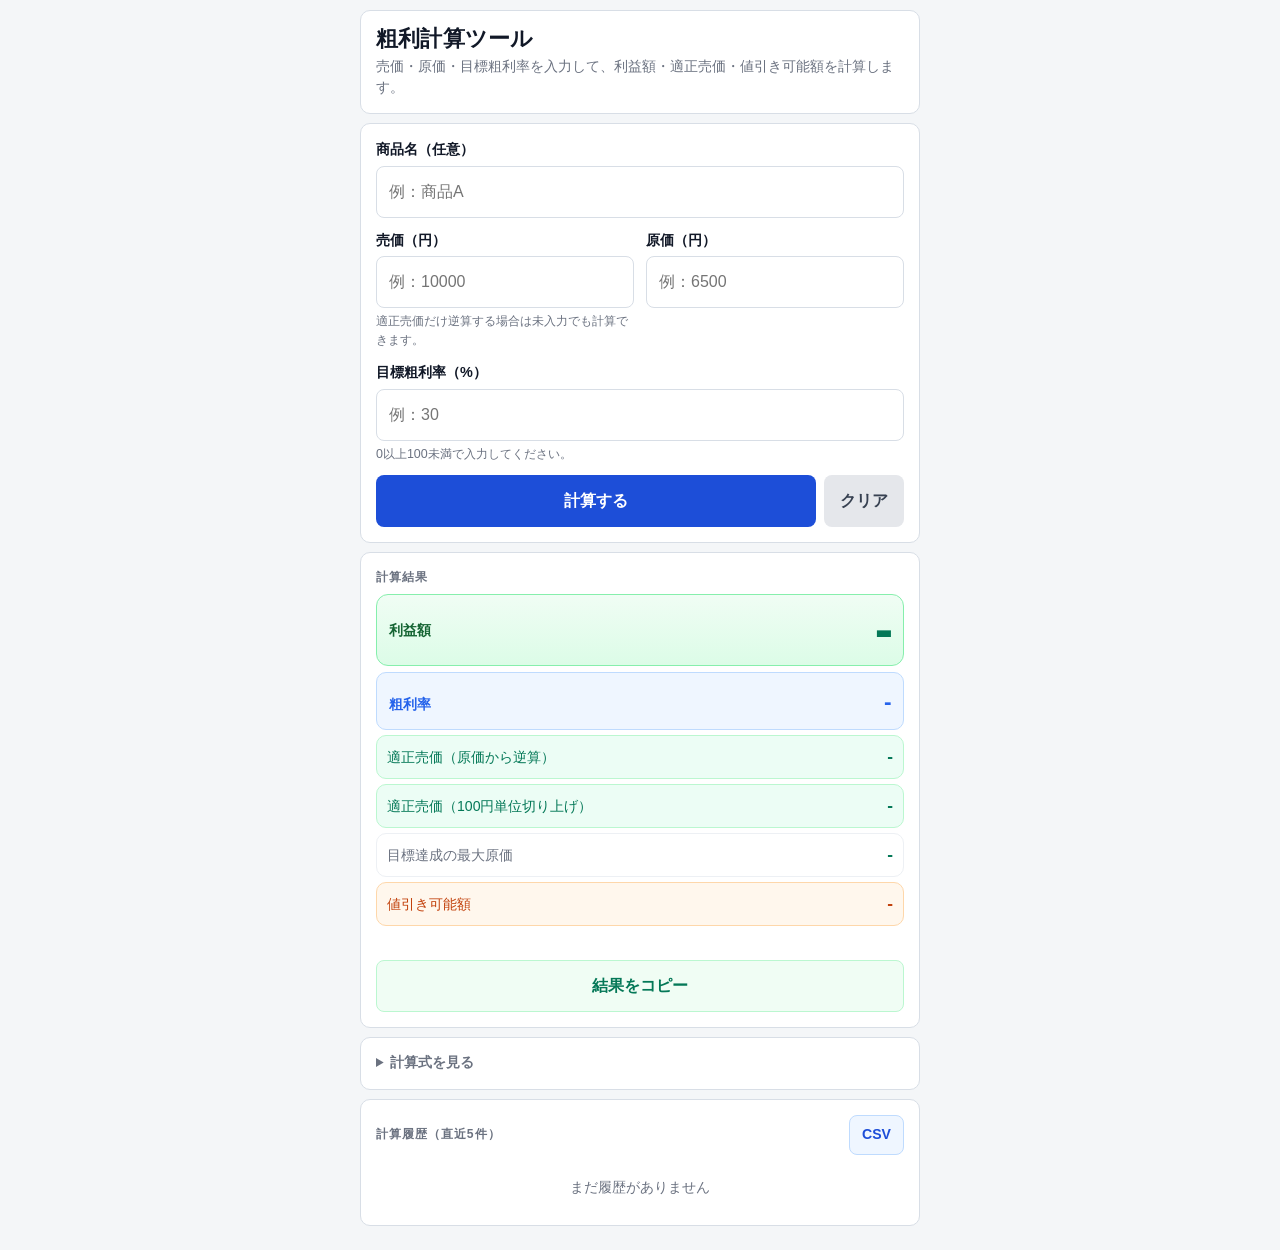
==== commit c16a6ff0: "Polish iOS home screen assets" ====
--- a/index.html
+++ b/index.html
@@ -7,29 +7,57 @@
   <meta name="color-scheme" content="light">
   <meta name="description" content="iPhone Safariで使いやすい粗利計算ツール">
   <title>粗利計算ツール</title>
+
   <link rel="manifest" href="manifest.webmanifest">
   <link rel="icon" href="icon.svg" type="image/svg+xml">
-  <link rel="apple-touch-icon" href="icon.svg">
+  <link rel="apple-touch-icon" sizes="180x180" href="icon-180.png">
+  <link rel="stylesheet" href="style.css">
   <meta name="apple-mobile-web-app-capable" content="yes">
   <meta name="mobile-web-app-capable" content="yes">
   <meta name="apple-mobile-web-app-status-bar-style" content="default">
-  <meta name="apple-mobile-web-app-title" content="粗利計算">
-  <style>
-    :root{--bg:#f6f8fb;--card:#fff;--text:#1f2937;--muted:#6b7280;--primary:#2563eb;--primary-dark:#1d4ed8;--border:#d1d5db;--ok:#059669;--ng:#dc2626;font-family:"Yu Gothic UI","Hiragino Kaku Gothic ProN",Meiryo,sans-serif}*{box-sizing:border-box}html{-webkit-text-size-adjust:100%}body{margin:0;color:var(--text);background:var(--bg);line-height:1.6;padding:calc(16px + env(safe-area-inset-top)) 14px calc(32px + env(safe-area-inset-bottom))}button,input{font:inherit}.container{max-width:760px;margin:0 auto;display:grid;gap:14px}.card{background:var(--card);border:1px solid var(--border);border-radius:12px;padding:18px;box-shadow:0 2px 8px rgba(0,0,0,.04)}h1{margin:0 0 4px;font-size:1.45rem;line-height:1.25;letter-spacing:0}.desc{margin:0;color:var(--muted);font-size:.9rem}.grid{display:grid;grid-template-columns:1fr;gap:14px;margin-bottom:14px}@media(min-width:560px){.grid-2{grid-template-columns:1fr 1fr}}label{display:block;margin-bottom:5px;font-weight:700;font-size:.88rem}input[type="text"],input.input-number{width:100%;min-height:44px;padding:11px 12px;border:1.5px solid var(--border);border-radius:8px;background:#fff;color:var(--text);font-size:16px;-webkit-appearance:none;appearance:none}input:focus{outline:none;border-color:var(--primary);box-shadow:0 0 0 3px rgba(37,99,235,.14)}.hint{margin:4px 0 0;color:var(--muted);font-size:.78rem}.btn-row{display:flex;gap:10px}button{min-height:44px;border:none;border-radius:8px;padding:11px 16px;cursor:pointer;touch-action:manipulation}.btn-primary{flex:1;background:var(--primary);color:#fff;font-weight:800}.btn-primary:hover{background:var(--primary-dark)}.btn-primary:active{opacity:.86}.btn-ghost{background:#e5e7eb;color:#374151}.btn-copy{width:100%;margin-top:14px;background:#f0fdf4;color:#047857;border:1.5px solid #bbf7d0;font-weight:700}.btn-csv{min-height:36px;background:#eff6ff;color:var(--primary);border:1.5px solid #bfdbfe;font-weight:700;font-size:.88rem;padding:7px 12px}.section-label{margin:0 0 10px;color:var(--muted);font-size:.78rem;font-weight:800;letter-spacing:.04em}.row{display:flex;align-items:baseline;justify-content:space-between;gap:8px;padding:9px 0;border-bottom:1px solid #f3f4f6}.row:last-of-type{border-bottom:none}.row-label{color:var(--muted);font-size:.88rem}.value{color:var(--ok);font-size:1.05rem;font-weight:800;text-align:right;white-space:nowrap}.value.ng{color:var(--ng)}.error{min-height:1em;margin:8px 0 0;color:var(--ng);font-size:.88rem;font-weight:700}details summary{cursor:pointer;color:var(--muted);font-size:.85rem;font-weight:700;user-select:none}details[open] summary{margin-bottom:10px}.formula{color:var(--muted);font-size:.82rem;line-height:2}.history-header{display:flex;align-items:center;justify-content:space-between;gap:10px;margin-bottom:12px}.history-empty{margin:0;color:var(--muted);font-size:.88rem;text-align:center;padding:14px 0}.hist-item{border:1px solid #e5e7eb;border-radius:8px;padding:10px 12px;margin-bottom:8px;background:#fff}.hist-name{margin-bottom:4px;font-size:.9rem;font-weight:800}.hist-meta{display:flex;flex-wrap:wrap;gap:3px 10px;color:var(--muted);font-size:.84rem}.hist-highlight{color:var(--ok);font-weight:800}.hist-time{margin-top:4px;color:#9ca3af;font-size:.76rem}.toast{position:fixed;bottom:calc(24px + env(safe-area-inset-bottom));left:50%;z-index:999;transform:translateX(-50%) translateY(60px);border-radius:24px;background:#1f2937;color:#fff;padding:9px 20px;opacity:0;pointer-events:none;white-space:nowrap;transition:transform .22s ease,opacity .22s ease}.toast.show{transform:translateX(-50%) translateY(0);opacity:1}@media(max-width:380px){body{padding-left:10px;padding-right:10px}.card{padding:14px}.row{display:grid;gap:2px}.value{text-align:left;white-space:normal}}@media print{body{background:#fff;padding:0}.btn-row,.btn-copy,.btn-csv,#historySection,details{display:none}.card{box-shadow:none}}
-  </style>
+  <meta name="apple-mobile-web-app-title" content="粗利計算ツール">
 </head>
 <body>
   <main class="container">
-    <section class="card"><h1>粗利計算ツール</h1><p class="desc">売価・原価・目標粗利率を入力して、利益額・適正売価・値引き可能額を計算します。</p></section>
+    <section class="card">
+      <h1>粗利計算ツール</h1>
+      <p class="desc">売価・原価・目標粗利率を入力して、利益額・適正売価・値引き可能額を計算します。</p>
+    </section>
+
     <section class="card" aria-label="入力">
-      <div class="grid"><div><label for="itemName">商品名（任意）</label><input id="itemName" type="text" placeholder="例：商品A" autocomplete="off"></div></div>
+      <div class="grid">
+        <div>
+          <label for="itemName">商品名（任意）</label>
+          <input id="itemName" type="text" placeholder="例：商品A" autocomplete="off">
+        </div>
+      </div>
+
       <div class="grid grid-2">
-        <div><label for="price">売価（円）</label><input id="price" class="input-number" type="text" placeholder="例：10000" inputmode="decimal" autocomplete="off"><p class="hint">適正売価だけ逆算する場合は未入力でも計算できます。</p></div>
-        <div><label for="cost">原価（円）</label><input id="cost" class="input-number" type="text" placeholder="例：6500" inputmode="decimal" autocomplete="off"></div>
-      </div>
-      <div class="grid"><div><label for="targetRate">目標粗利率（%）</label><input id="targetRate" class="input-number" type="text" placeholder="例：30" inputmode="decimal" autocomplete="off"><p class="hint">0以上100未満で入力してください。</p></div></div>
-      <div class="btn-row"><button id="calcBtn" class="btn-primary" type="button">計算する</button><button id="clearBtn" class="btn-ghost" type="button">クリア</button></div>
+        <div>
+          <label for="price">売価（円）</label>
+          <input id="price" class="input-number" type="text" placeholder="例：10000" inputmode="decimal" autocomplete="off">
+          <p class="hint">適正売価だけ逆算する場合は未入力でも計算できます。</p>
+        </div>
+        <div>
+          <label for="cost">原価（円）</label>
+          <input id="cost" class="input-number" type="text" placeholder="例：6500" inputmode="decimal" autocomplete="off">
+        </div>
+      </div>
+
+      <div class="grid">
+        <div>
+          <label for="targetRate">目標粗利率（%）</label>
+          <input id="targetRate" class="input-number" type="text" placeholder="例：30" inputmode="decimal" autocomplete="off">
+          <p class="hint">0以上100未満で入力してください。</p>
+        </div>
+      </div>
+
+      <div class="btn-row">
+        <button id="calcBtn" class="btn-primary" type="button">計算する</button>
+        <button id="clearBtn" class="btn-ghost" type="button">クリア</button>
+      </div>
     </section>
+
     <section class="card" aria-label="計算結果">
       <p class="section-label">計算結果</p>
       <div class="row"><span class="row-label">利益額</span><span id="profit" class="value">-</span></div>
@@ -38,40 +66,343 @@
       <div class="row"><span class="row-label">適正売価（100円単位切り上げ）</span><span id="roundedSellPrice" class="value">-</span></div>
       <div class="row"><span class="row-label">目標達成の最大原価</span><span id="maxCost" class="value">-</span></div>
       <div class="row"><span class="row-label">値引き可能額</span><span id="discount" class="value">-</span></div>
-      <p id="error" class="error"></p><button id="copyBtn" class="btn-copy" type="button">結果をコピー</button>
+      <p id="error" class="error"></p>
+      <button id="copyBtn" class="btn-copy" type="button">結果をコピー</button>
     </section>
-    <section class="card"><details><summary>計算式を見る</summary><div class="formula">・利益額 = 売価 - 原価<br>・粗利率 = (売価 - 原価) ÷ 売価 × 100<br>・適正売価 = 原価 ÷ (1 - 目標粗利率)<br>・最大原価 = 売価 × (1 - 目標粗利率)<br>・値引き可能額 = 売価 - 適正売価</div></details></section>
-    <section class="card" id="historySection" aria-label="計算履歴"><div class="history-header"><p class="section-label" style="margin:0;">計算履歴（直近5件）</p><button id="csvBtn" class="btn-csv" type="button">CSV</button></div><div id="historyList"><p class="history-empty">まだ履歴がありません</p></div></section>
+
+    <section class="card">
+      <details>
+        <summary>計算式を見る</summary>
+        <div class="formula">
+          ・利益額 = 売価 - 原価<br>
+          ・粗利率 = (売価 - 原価) ÷ 売価 × 100<br>
+          ・適正売価 = 原価 ÷ (1 - 目標粗利率)<br>
+          ・最大原価 = 売価 × (1 - 目標粗利率)<br>
+          ・値引き可能額 = 売価 - 適正売価
+        </div>
+      </details>
+    </section>
+
+    <section class="card" id="historySection" aria-label="計算履歴">
+      <div class="history-header">
+        <p class="section-label">計算履歴（直近5件）</p>
+        <button id="csvBtn" class="btn-csv" type="button">CSV</button>
+      </div>
+      <div id="historyList">
+        <p class="history-empty">まだ履歴がありません</p>
+      </div>
+    </section>
   </main>
+
   <div id="toast" class="toast" role="status" aria-live="polite"></div>
+
   <script>
-    const HISTORY_KEY='grossCalcHistory';
-    const DRAFT_KEY='grossCalcDraft';
-    const MAX_HISTORY=5;
-    const priceEl=document.getElementById('price'),costEl=document.getElementById('cost'),targetRateEl=document.getElementById('targetRate'),itemNameEl=document.getElementById('itemName');
-    const profitEl=document.getElementById('profit'),grossRateEl=document.getElementById('grossRate'),minSellPriceEl=document.getElementById('minSellPrice'),roundedSellPriceEl=document.getElementById('roundedSellPrice'),maxCostEl=document.getElementById('maxCost'),discountEl=document.getElementById('discount'),errorEl=document.getElementById('error');
-    let lastResult=null;
-    function yen(n){return new Intl.NumberFormat('ja-JP',{style:'currency',currency:'JPY',maximumFractionDigits:0}).format(Number.isFinite(n)?n:0)}
-    function pct(n){return `${n.toFixed(2)}%`}
-    function dateStr(ts){const d=new Date(ts),p=n=>String(n).padStart(2,'0');return `${d.getFullYear()}/${p(d.getMonth()+1)}/${p(d.getDate())} ${p(d.getHours())}:${p(d.getMinutes())}`}
-    function escHtml(s){return String(s).replace(/&/g,'&amp;').replace(/</g,'&lt;').replace(/>/g,'&gt;').replace(/"/g,'&quot;')}
-    function resetOutputs(){[profitEl,grossRateEl,minSellPriceEl,roundedSellPriceEl,maxCostEl,discountEl].forEach(el=>{el.textContent='-';el.className='value'});errorEl.textContent='';lastResult=null}
-    function setValue(el,value,isNg){el.textContent=value;el.className=`value${isNg?' ng':''}`}
-    function calculate(){errorEl.textContent='';const hasPrice=priceEl.value!=='',hasCost=costEl.value!=='',hasTargetRate=targetRateEl.value!=='';if(!hasCost||!hasTargetRate){resetOutputs();errorEl.textContent='原価と目標粗利率を入力してください。売価は任意です。';return}const price=parseFloat(priceEl.value),cost=parseFloat(costEl.value),targetPct=parseFloat(targetRateEl.value);if(!Number.isFinite(cost)||!Number.isFinite(targetPct)||(hasPrice&&!Number.isFinite(price))){resetOutputs();errorEl.textContent='数値を正しく入力してください。';return}if(cost<0){resetOutputs();errorEl.textContent='原価は0以上の値を入力してください。';return}if(targetPct<0||targetPct>=100){resetOutputs();errorEl.textContent='目標粗利率は0以上100未満で入力してください。';return}if(hasPrice&&price<=0){resetOutputs();errorEl.textContent='売価を入力する場合は0より大きい値にしてください。';return}const rate=targetPct/100,minSellPrice=cost/(1-rate),roundedSellPrice=Math.ceil(minSellPrice/100)*100;minSellPriceEl.textContent=yen(minSellPrice);roundedSellPriceEl.textContent=yen(roundedSellPrice);let result={name:itemNameEl.value.trim()||'-',price:hasPrice?price:null,cost,targetPct,profit:null,grossRate:null,minSellPrice,roundedSellPrice,maxCost:null,discount:null,ts:Date.now()};if(hasPrice){const profit=price-cost,grossRate=profit/price*100,maxCost=price*(1-rate),discount=price-minSellPrice;setValue(profitEl,yen(profit),profit<0);setValue(grossRateEl,pct(grossRate),grossRate<targetPct);setValue(maxCostEl,yen(maxCost),false);setValue(discountEl,yen(Math.max(0,discount)),discount<0);if(discount<0)errorEl.textContent='現在の売価では目標粗利率を満たせません（値引き余地なし）。';result={...result,profit,grossRate,maxCost,discount:Math.max(0,discount)}}lastResult=result;addToHistory(result);renderHistory();saveDraft()}
-    function loadHistory(){try{const parsed=JSON.parse(localStorage.getItem(HISTORY_KEY)||'[]');return Array.isArray(parsed)?parsed:[]}catch{return[]}}
-    function addToHistory(entry){const h=loadHistory();h.unshift(entry);localStorage.setItem(HISTORY_KEY,JSON.stringify(h.slice(0,MAX_HISTORY)))}
-    function renderHistory(){const h=loadHistory(),el=document.getElementById('historyList');if(!h.length){el.innerHTML='<p class="history-empty">まだ履歴がありません</p>';return}el.innerHTML=h.map(r=>`<div class="hist-item"><div class="hist-name">${escHtml(r.name||'-')}</div><div class="hist-meta">${r.price===null||r.price===undefined?'':`<span>売価 ${yen(r.price)}</span>`}<span>原価 ${yen(r.cost)}</span><span>目標 ${pct(Number(r.targetPct||0))}</span>${r.grossRate===null||r.grossRate===undefined?'':`<span>粗利率 <span class="hist-highlight">${pct(r.grossRate)}</span></span>`}<span>適正売価 <span class="hist-highlight">${yen(r.minSellPrice)}</span></span></div><div class="hist-time">${dateStr(r.ts||Date.now())}</div></div>`).join('')}
-    function saveDraft(){try{localStorage.setItem(DRAFT_KEY,JSON.stringify({name:itemNameEl.value,price:priceEl.value,cost:costEl.value,targetRate:targetRateEl.value}))}catch{}}
-    function restoreDraft(){try{const draft=JSON.parse(localStorage.getItem(DRAFT_KEY)||'null');if(!draft)return;itemNameEl.value=draft.name||'';priceEl.value=draft.price||'';costEl.value=draft.cost||'';targetRateEl.value=draft.targetRate||''}catch{}}
-    function buildResultText(r){return [r.name!=='-'?`商品名：${r.name}`:null,r.price===null||r.price===undefined?null:`売価：${yen(r.price)}`,`原価：${yen(r.cost)}`,`目標粗利率：${pct(r.targetPct)}`,'────────────────',r.profit===null||r.profit===undefined?null:`利益額：${yen(r.profit)}`,r.grossRate===null||r.grossRate===undefined?null:`粗利率：${pct(r.grossRate)}`,`適正売価：${yen(r.minSellPrice)}`,`適正売価（100円単位）：${yen(r.roundedSellPrice)}`,r.maxCost===null||r.maxCost===undefined?null:`最大原価：${yen(r.maxCost)}`,r.discount===null||r.discount===undefined?null:`値引き可能額：${yen(r.discount)}`].filter(Boolean).join('\n')}
-    document.getElementById('copyBtn').addEventListener('click',()=>{if(!lastResult){showToast('先に計算してください');return}const text=buildResultText(lastResult);if(navigator.clipboard?.writeText)navigator.clipboard.writeText(text).then(()=>showToast('コピーしました')).catch(()=>fallbackCopy(text));else fallbackCopy(text)});
-    function fallbackCopy(text){const area=document.createElement('textarea');area.value=text;area.style.position='fixed';area.style.left='-9999px';document.body.appendChild(area);area.focus();area.select();try{document.execCommand('copy');showToast('コピーしました')}catch{showToast('コピーに失敗しました')}area.remove()}
-    document.getElementById('csvBtn').addEventListener('click',()=>{const h=loadHistory();if(!h.length){showToast('履歴がありません');return}const header='商品名,売価,原価,目標粗利率(%),粗利率(%),利益額,適正売価,適正売価100円単位,最大原価,値引き可能額,計算日時';const rows=h.map(r=>[`"${String(r.name||'-').replace(/"/g,'""')}"`,r.price??'',r.cost??'',r.targetPct??'',r.grossRate===null||r.grossRate===undefined?'':r.grossRate.toFixed(2),r.profit===null||r.profit===undefined?'':Math.round(r.profit),Math.round(r.minSellPrice||0),Math.round(r.roundedSellPrice||r.minSellPrice||0),r.maxCost===null||r.maxCost===undefined?'':Math.round(r.maxCost),r.discount===null||r.discount===undefined?'':Math.round(r.discount),dateStr(r.ts||Date.now())].join(','));const csv='\uFEFF'+[header,...rows].join('\r\n'),blob=new Blob([csv],{type:'text/csv;charset=utf-8'}),url=URL.createObjectURL(blob),a=document.createElement('a');a.href=url;a.download=`粗利計算_${new Date().toISOString().slice(0,10)}.csv`;a.click();URL.revokeObjectURL(url)});
-    let toastTimer=null;function showToast(msg){const t=document.getElementById('toast');t.textContent=msg;t.classList.add('show');clearTimeout(toastTimer);toastTimer=setTimeout(()=>t.classList.remove('show'),2200)}
-    document.getElementById('clearBtn').addEventListener('click',()=>{itemNameEl.value='';priceEl.value='';costEl.value='';targetRateEl.value='';resetOutputs();saveDraft()});
-    [itemNameEl,priceEl,costEl,targetRateEl].forEach(el=>{el.addEventListener('input',saveDraft);el.addEventListener('keydown',e=>{if(e.key==='Enter')calculate()})});
-    document.getElementById('calcBtn').addEventListener('click',calculate);
-    resetOutputs();restoreDraft();renderHistory();
+    const HISTORY_KEY = 'grossCalcHistory';
+    const DRAFT_KEY = 'grossCalcDraft';
+    const MAX_HISTORY = 5;
+
+    const priceEl = document.getElementById('price');
+    const costEl = document.getElementById('cost');
+    const targetRateEl = document.getElementById('targetRate');
+    const itemNameEl = document.getElementById('itemName');
+
+    const profitEl = document.getElementById('profit');
+    const grossRateEl = document.getElementById('grossRate');
+    const minSellPriceEl = document.getElementById('minSellPrice');
+    const roundedSellPriceEl = document.getElementById('roundedSellPrice');
+    const maxCostEl = document.getElementById('maxCost');
+    const discountEl = document.getElementById('discount');
+    const errorEl = document.getElementById('error');
+
+    let lastResult = null;
+
+    function yen(n) {
+      return new Intl.NumberFormat('ja-JP', {
+        style: 'currency',
+        currency: 'JPY',
+        maximumFractionDigits: 0
+      }).format(Number.isFinite(n) ? n : 0);
+    }
+
+    function pct(n) {
+      return `${n.toFixed(2)}%`;
+    }
+
+    function dateStr(ts) {
+      const d = new Date(ts);
+      const p = (n) => String(n).padStart(2, '0');
+      return `${d.getFullYear()}/${p(d.getMonth() + 1)}/${p(d.getDate())} ${p(d.getHours())}:${p(d.getMinutes())}`;
+    }
+
+    function escHtml(s) {
+      return String(s)
+        .replace(/&/g, '&amp;')
+        .replace(/</g, '&lt;')
+        .replace(/>/g, '&gt;')
+        .replace(/"/g, '&quot;');
+    }
+
+    function resetOutputs() {
+      [profitEl, grossRateEl, minSellPriceEl, roundedSellPriceEl, maxCostEl, discountEl].forEach((el) => {
+        el.textContent = '-';
+        el.className = 'value';
+      });
+      errorEl.textContent = '';
+      lastResult = null;
+    }
+
+    function calculate() {
+      errorEl.textContent = '';
+      const hasPrice = priceEl.value !== '';
+      const hasCost = costEl.value !== '';
+      const hasTargetRate = targetRateEl.value !== '';
+
+      if (!hasCost || !hasTargetRate) {
+        resetOutputs();
+        errorEl.textContent = '原価と目標粗利率を入力してください。売価は任意です。';
+        return;
+      }
+
+      const price = parseFloat(priceEl.value);
+      const cost = parseFloat(costEl.value);
+      const targetPct = parseFloat(targetRateEl.value);
+
+      if (!Number.isFinite(cost) || !Number.isFinite(targetPct) || (hasPrice && !Number.isFinite(price))) {
+        resetOutputs();
+        errorEl.textContent = '数値を正しく入力してください。';
+        return;
+      }
+      if (cost < 0) {
+        resetOutputs();
+        errorEl.textContent = '原価は0以上の値を入力してください。';
+        return;
+      }
+      if (targetPct < 0 || targetPct >= 100) {
+        resetOutputs();
+        errorEl.textContent = '目標粗利率は0以上100未満で入力してください。';
+        return;
+      }
+      if (hasPrice && price <= 0) {
+        resetOutputs();
+        errorEl.textContent = '売価を入力する場合は0より大きい値にしてください。';
+        return;
+      }
+
+      const rate = targetPct / 100;
+      const minSellPrice = cost / (1 - rate);
+      const roundedSellPrice = Math.ceil(minSellPrice / 100) * 100;
+      minSellPriceEl.textContent = yen(minSellPrice);
+      roundedSellPriceEl.textContent = yen(roundedSellPrice);
+
+      let result = {
+        name: itemNameEl.value.trim() || '-',
+        price: hasPrice ? price : null,
+        cost,
+        targetPct,
+        profit: null,
+        grossRate: null,
+        minSellPrice,
+        roundedSellPrice,
+        maxCost: null,
+        discount: null,
+        ts: Date.now()
+      };
+
+      if (hasPrice) {
+        const profit = price - cost;
+        const grossRate = (profit / price) * 100;
+        const maxCost = price * (1 - rate);
+        const discount = price - minSellPrice;
+        setValue(profitEl, yen(profit), profit < 0);
+        setValue(grossRateEl, pct(grossRate), grossRate < targetPct);
+        setValue(maxCostEl, yen(maxCost), false);
+        setValue(discountEl, yen(Math.max(0, discount)), discount < 0);
+        if (discount < 0) {
+          errorEl.textContent = '現在の売価では目標粗利率を満たせません（値引き余地なし）。';
+        }
+        result = { ...result, profit, grossRate, maxCost, discount: Math.max(0, discount) };
+      }
+
+      lastResult = result;
+      addToHistory(result);
+      renderHistory();
+      saveDraft();
+    }
+
+    function setValue(el, value, isNg) {
+      el.textContent = value;
+      el.className = `value${isNg ? ' ng' : ''}`;
+    }
+
+    function loadHistory() {
+      try {
+        const parsed = JSON.parse(localStorage.getItem(HISTORY_KEY) || '[]');
+        return Array.isArray(parsed) ? parsed : [];
+      } catch {
+        return [];
+      }
+    }
+
+    function addToHistory(entry) {
+      const h = loadHistory();
+      h.unshift(entry);
+      localStorage.setItem(HISTORY_KEY, JSON.stringify(h.slice(0, MAX_HISTORY)));
+    }
+
+    function renderHistory() {
+      const h = loadHistory();
+      const el = document.getElementById('historyList');
+      if (!h.length) {
+        el.innerHTML = '<p class="history-empty">まだ履歴がありません</p>';
+        return;
+      }
+      el.innerHTML = h.map((r) => `
+        <div class="hist-item">
+          <div class="hist-name">${escHtml(r.name || '-')}</div>
+          <div class="hist-meta">
+            ${r.price === null || r.price === undefined ? '' : `<span>売価 ${yen(r.price)}</span>`}
+            <span>原価 ${yen(r.cost)}</span>
+            <span>目標 ${pct(Number(r.targetPct || 0))}</span>
+            ${r.grossRate === null || r.grossRate === undefined ? '' : `<span>粗利率 <span class="hist-highlight">${pct(r.grossRate)}</span></span>`}
+            <span>適正売価 <span class="hist-highlight">${yen(r.minSellPrice)}</span></span>
+          </div>
+          <div class="hist-time">${dateStr(r.ts || Date.now())}</div>
+        </div>
+      `).join('');
+    }
+
+    function saveDraft() {
+      try {
+        localStorage.setItem(DRAFT_KEY, JSON.stringify({
+          name: itemNameEl.value,
+          price: priceEl.value,
+          cost: costEl.value,
+          targetRate: targetRateEl.value
+        }));
+      } catch {
+        // localStorageが使えない場合も計算は継続する。
+      }
+    }
+
+    function restoreDraft() {
+      try {
+        const draft = JSON.parse(localStorage.getItem(DRAFT_KEY) || 'null');
+        if (!draft) return;
+        itemNameEl.value = draft.name || '';
+        priceEl.value = draft.price || '';
+        costEl.value = draft.cost || '';
+        targetRateEl.value = draft.targetRate || '';
+      } catch {
+        // 不正な下書きは無視する。
+      }
+    }
+
+    function buildResultText(r) {
+      return [
+        r.name !== '-' ? `商品名：${r.name}` : null,
+        r.price === null || r.price === undefined ? null : `売価：${yen(r.price)}`,
+        `原価：${yen(r.cost)}`,
+        `目標粗利率：${pct(r.targetPct)}`,
+        '────────────────',
+        r.profit === null || r.profit === undefined ? null : `利益額：${yen(r.profit)}`,
+        r.grossRate === null || r.grossRate === undefined ? null : `粗利率：${pct(r.grossRate)}`,
+        `適正売価：${yen(r.minSellPrice)}`,
+        `適正売価（100円単位）：${yen(r.roundedSellPrice)}`,
+        r.maxCost === null || r.maxCost === undefined ? null : `最大原価：${yen(r.maxCost)}`,
+        r.discount === null || r.discount === undefined ? null : `値引き可能額：${yen(r.discount)}`
+      ].filter(Boolean).join('\n');
+    }
+
+    document.getElementById('copyBtn').addEventListener('click', () => {
+      if (!lastResult) {
+        showToast('先に計算してください');
+        return;
+      }
+      const text = buildResultText(lastResult);
+      if (navigator.clipboard?.writeText) {
+        navigator.clipboard.writeText(text).then(() => showToast('コピーしました')).catch(() => fallbackCopy(text));
+      } else {
+        fallbackCopy(text);
+      }
+    });
+
+    function fallbackCopy(text) {
+      const area = document.createElement('textarea');
+      area.value = text;
+      area.style.position = 'fixed';
+      area.style.left = '-9999px';
+      document.body.appendChild(area);
+      area.focus();
+      area.select();
+      try {
+        document.execCommand('copy');
+        showToast('コピーしました');
+      } catch {
+        showToast('コピーに失敗しました');
+      }
+      area.remove();
+    }
+
+    document.getElementById('csvBtn').addEventListener('click', () => {
+      const h = loadHistory();
+      if (!h.length) {
+        showToast('履歴がありません');
+        return;
+      }
+      const header = '商品名,売価,原価,目標粗利率(%),粗利率(%),利益額,適正売価,適正売価100円単位,最大原価,値引き可能額,計算日時';
+      const rows = h.map((r) => [
+        `"${String(r.name || '-').replace(/"/g, '""')}"`,
+        r.price ?? '',
+        r.cost ?? '',
+        r.targetPct ?? '',
+        r.grossRate === null || r.grossRate === undefined ? '' : r.grossRate.toFixed(2),
+        r.profit === null || r.profit === undefined ? '' : Math.round(r.profit),
+        Math.round(r.minSellPrice || 0),
+        Math.round(r.roundedSellPrice || r.minSellPrice || 0),
+        r.maxCost === null || r.maxCost === undefined ? '' : Math.round(r.maxCost),
+        r.discount === null || r.discount === undefined ? '' : Math.round(r.discount),
+        dateStr(r.ts || Date.now())
+      ].join(','));
+      const csv = '\uFEFF' + [header, ...rows].join('\r\n');
+      const blob = new Blob([csv], { type: 'text/csv;charset=utf-8' });
+      const url = URL.createObjectURL(blob);
+      const a = document.createElement('a');
+      a.href = url;
+      a.download = `粗利計算_${new Date().toISOString().slice(0, 10)}.csv`;
+      a.click();
+      URL.revokeObjectURL(url);
+    });
+
+    let toastTimer = null;
+    function showToast(msg) {
+      const t = document.getElementById('toast');
+      t.textContent = msg;
+      t.classList.add('show');
+      clearTimeout(toastTimer);
+      toastTimer = setTimeout(() => t.classList.remove('show'), 2200);
+    }
+
+    document.getElementById('clearBtn').addEventListener('click', () => {
+      itemNameEl.value = '';
+      priceEl.value = '';
+      costEl.value = '';
+      targetRateEl.value = '';
+      resetOutputs();
+      saveDraft();
+    });
+
+    [itemNameEl, priceEl, costEl, targetRateEl].forEach((el) => {
+      el.addEventListener('input', saveDraft);
+      el.addEventListener('keydown', (e) => {
+        if (e.key === 'Enter') calculate();
+      });
+    });
+
+    document.getElementById('calcBtn').addEventListener('click', calculate);
+
+    resetOutputs();
+    restoreDraft();
+    renderHistory();
   </script>
 </body>
 </html>
--- a/style.css
+++ b/style.css
@@ -0,0 +1,441 @@
+:root {
+  --bg: #f4f6f8;
+  --card: #ffffff;
+  --text: #111827;
+  --muted: #6b7280;
+  --primary: #1d4ed8;
+  --primary-dark: #1e40af;
+  --border: #d8dee6;
+  --border-soft: #edf0f4;
+  --blue: #2563eb;
+  --blue-soft: #eff6ff;
+  --green: #047857;
+  --green-soft: #ecfdf5;
+  --orange: #c2410c;
+  --orange-soft: #fff7ed;
+  --ok: #047857;
+  --ng: #dc2626;
+  --soft: #f8fafc;
+  font-family: "Yu Gothic UI", "Hiragino Kaku Gothic ProN", Meiryo, sans-serif;
+}
+
+* {
+  box-sizing: border-box;
+}
+
+html {
+  -webkit-text-size-adjust: 100%;
+}
+
+body {
+  margin: 0;
+  color: var(--text);
+  background: var(--bg);
+  line-height: 1.5;
+  padding: calc(10px + env(safe-area-inset-top)) 10px calc(24px + env(safe-area-inset-bottom));
+}
+
+button,
+input {
+  font: inherit;
+}
+
+.container {
+  width: min(100%, 560px);
+  margin: 0 auto;
+  display: grid;
+  gap: 9px;
+}
+
+.card {
+  background: var(--card);
+  border: 1px solid var(--border);
+  border-radius: 10px;
+  padding: 15px;
+}
+
+h1 {
+  margin: 0 0 4px;
+  font-size: 1.35rem;
+  line-height: 1.25;
+  letter-spacing: 0.01em;
+}
+
+.desc {
+  margin: 0;
+  color: var(--muted);
+  font-size: 0.86rem;
+}
+
+.grid,
+.grid-2 {
+  display: grid;
+  grid-template-columns: 1fr;
+  gap: 12px;
+  margin-bottom: 12px;
+}
+
+@media (min-width: 520px) {
+  .grid-2 {
+    grid-template-columns: repeat(2, minmax(0, 1fr));
+  }
+}
+
+label {
+  display: block;
+  margin-bottom: 5px;
+  font-weight: 700;
+  font-size: 0.9rem;
+}
+
+input[type="text"],
+input.input-number {
+  width: 100%;
+  min-height: 52px;
+  padding: 13px 12px;
+  border: 1.5px solid var(--border);
+  border-radius: 8px;
+  background: #fff;
+  color: var(--text);
+  font-size: 16px;
+  -webkit-appearance: none;
+  appearance: none;
+}
+
+input:focus {
+  outline: none;
+  border-color: var(--primary);
+  box-shadow: 0 0 0 3px rgba(29, 78, 216, 0.12);
+}
+
+.hint {
+  margin: 4px 0 0;
+  color: var(--muted);
+  font-size: 0.78rem;
+}
+
+.btn-row {
+  display: grid;
+  grid-template-columns: 1fr auto;
+  gap: 8px;
+  margin-top: 2px;
+}
+
+button {
+  min-height: 52px;
+  border: none;
+  border-radius: 8px;
+  padding: 13px 16px;
+  cursor: pointer;
+  touch-action: manipulation;
+}
+
+.btn-primary {
+  background: var(--primary);
+  color: #fff;
+  font-weight: 800;
+}
+
+.btn-primary:hover {
+  background: var(--primary-dark);
+}
+
+.btn-primary:active {
+  opacity: 0.86;
+}
+
+.btn-ghost {
+  background: #e5e7eb;
+  color: #374151;
+  font-weight: 700;
+}
+
+.btn-copy {
+  width: 100%;
+  margin-top: 12px;
+  background: #f0fdf4;
+  color: #047857;
+  border: 1.5px solid #bbf7d0;
+  font-weight: 800;
+}
+
+.btn-csv {
+  min-height: 40px;
+  background: #eff6ff;
+  color: var(--primary);
+  border: 1.5px solid #bfdbfe;
+  font-weight: 800;
+  font-size: 0.88rem;
+  padding: 8px 12px;
+}
+
+.section-label {
+  margin: 0 0 8px;
+  color: var(--muted);
+  font-size: 0.76rem;
+  font-weight: 800;
+  letter-spacing: 0.08em;
+}
+
+.row {
+  display: grid;
+  grid-template-columns: 1fr auto;
+  align-items: baseline;
+  gap: 7px;
+  margin-top: 5px;
+  padding: 8px 10px;
+  border: 1px solid var(--border-soft);
+  border-radius: 10px;
+  background: #fff;
+}
+
+.row:last-of-type {
+  border-bottom: 1px solid var(--border-soft);
+}
+
+.row-label {
+  color: var(--muted);
+  font-size: 0.88rem;
+}
+
+.value {
+  color: var(--ok);
+  font-size: 1.08rem;
+  font-weight: 800;
+  text-align: right;
+  white-space: nowrap;
+}
+
+.value.ng {
+  color: var(--ng);
+}
+
+section[aria-label="計算結果"] .row:first-of-type {
+  grid-template-columns: auto 1fr;
+  align-items: center;
+  gap: 10px;
+  margin: 0 0 6px;
+  padding: 9px 12px;
+  border-color: #86efac;
+  border-radius: 12px;
+  background: linear-gradient(180deg, #f0fdf4 0%, #dcfce7 100%);
+}
+
+section[aria-label="計算結果"] .row:first-of-type .row-label {
+  color: #166534;
+  font-weight: 800;
+}
+
+section[aria-label="計算結果"] .row:first-of-type .value {
+  font-size: clamp(2.15rem, 11.5vw, 3.45rem);
+  font-weight: 900;
+  line-height: 0.94;
+  text-align: right;
+  white-space: normal;
+  letter-spacing: -0.04em;
+  text-wrap: balance;
+}
+
+section[aria-label="計算結果"] .row:nth-of-type(2) {
+  border-color: #bfdbfe;
+  background: var(--blue-soft);
+  padding: 11px 12px;
+}
+
+section[aria-label="計算結果"] .row:nth-of-type(2) .row-label,
+section[aria-label="計算結果"] .row:nth-of-type(2) .value {
+  color: var(--blue);
+}
+
+section[aria-label="計算結果"] .row:nth-of-type(2) .row-label {
+  font-weight: 800;
+}
+
+section[aria-label="計算結果"] .row:nth-of-type(2) .value {
+  font-size: 1.42rem;
+  font-weight: 900;
+  letter-spacing: -0.02em;
+}
+
+section[aria-label="計算結果"] .row:nth-of-type(3),
+section[aria-label="計算結果"] .row:nth-of-type(4) {
+  border-color: #bbf7d0;
+  background: var(--green-soft);
+}
+
+section[aria-label="計算結果"] .row:nth-of-type(3) .row-label,
+section[aria-label="計算結果"] .row:nth-of-type(3) .value,
+section[aria-label="計算結果"] .row:nth-of-type(4) .row-label,
+section[aria-label="計算結果"] .row:nth-of-type(4) .value {
+  color: var(--green);
+}
+
+section[aria-label="計算結果"] .row:nth-of-type(6) {
+  border-color: #fed7aa;
+  background: var(--orange-soft);
+}
+
+section[aria-label="計算結果"] .row:nth-of-type(6) .row-label,
+section[aria-label="計算結果"] .row:nth-of-type(6) .value {
+  color: var(--orange);
+}
+
+.error {
+  min-height: 1em;
+  margin: 8px 0 0;
+  color: var(--ng);
+  font-size: 0.88rem;
+  font-weight: 700;
+}
+
+details summary {
+  cursor: pointer;
+  color: var(--muted);
+  font-size: 0.85rem;
+  font-weight: 700;
+  user-select: none;
+}
+
+details[open] summary {
+  margin-bottom: 10px;
+}
+
+.formula {
+  color: var(--muted);
+  font-size: 0.82rem;
+  line-height: 1.9;
+}
+
+.history-header {
+  display: flex;
+  align-items: center;
+  justify-content: space-between;
+  gap: 10px;
+  margin-bottom: 10px;
+}
+
+.history-header .section-label {
+  margin: 0;
+}
+
+.history-empty {
+  margin: 0;
+  color: var(--muted);
+  font-size: 0.88rem;
+  text-align: center;
+  padding: 12px 0;
+}
+
+.hist-item {
+  border: 1px solid var(--border-soft);
+  border-radius: 8px;
+  padding: 10px;
+  margin-bottom: 8px;
+  background: #fff;
+}
+
+.hist-item:last-child {
+  margin-bottom: 0;
+}
+
+.hist-name {
+  margin-bottom: 4px;
+  font-size: 0.9rem;
+  font-weight: 800;
+}
+
+.hist-meta {
+  display: flex;
+  flex-wrap: wrap;
+  gap: 3px 10px;
+  color: var(--muted);
+  font-size: 0.82rem;
+}
+
+.hist-highlight {
+  color: var(--ok);
+  font-weight: 800;
+}
+
+.hist-time {
+  margin-top: 4px;
+  color: #9ca3af;
+  font-size: 0.74rem;
+}
+
+.toast {
+  position: fixed;
+  bottom: calc(20px + env(safe-area-inset-bottom));
+  left: 50%;
+  z-index: 999;
+  transform: translateX(-50%) translateY(60px);
+  border-radius: 24px;
+  background: #1f2937;
+  color: #fff;
+  padding: 9px 18px;
+  opacity: 0;
+  pointer-events: none;
+  white-space: nowrap;
+  transition: transform 0.22s ease, opacity 0.22s ease;
+}
+
+.toast.show {
+  transform: translateX(-50%) translateY(0);
+  opacity: 1;
+}
+
+@media (max-width: 380px) {
+  body {
+    padding-left: 6px;
+    padding-right: 6px;
+  }
+
+  .card {
+    padding: 13px;
+  }
+
+  .row {
+    grid-template-columns: 1fr;
+    gap: 3px;
+    padding: 9px 10px;
+  }
+
+  .value {
+    text-align: left;
+    white-space: normal;
+  }
+
+  section[aria-label="計算結果"] .row:first-of-type {
+    grid-template-columns: auto 1fr;
+    gap: 8px;
+    padding: 8px 10px;
+  }
+
+  section[aria-label="計算結果"] .row:first-of-type .value {
+    font-size: clamp(1.95rem, 10.5vw, 2.8rem);
+    text-align: right;
+  }
+
+  .btn-row {
+    grid-template-columns: 1fr;
+  }
+}
+
+@media print {
+  body {
+    background: #fff;
+    padding: 0;
+  }
+
+  .btn-row,
+  .btn-copy,
+  .btn-csv,
+  #historySection,
+  details {
+    display: none;
+  }
+
+  .card {
+    box-shadow: none;
+  }
+}
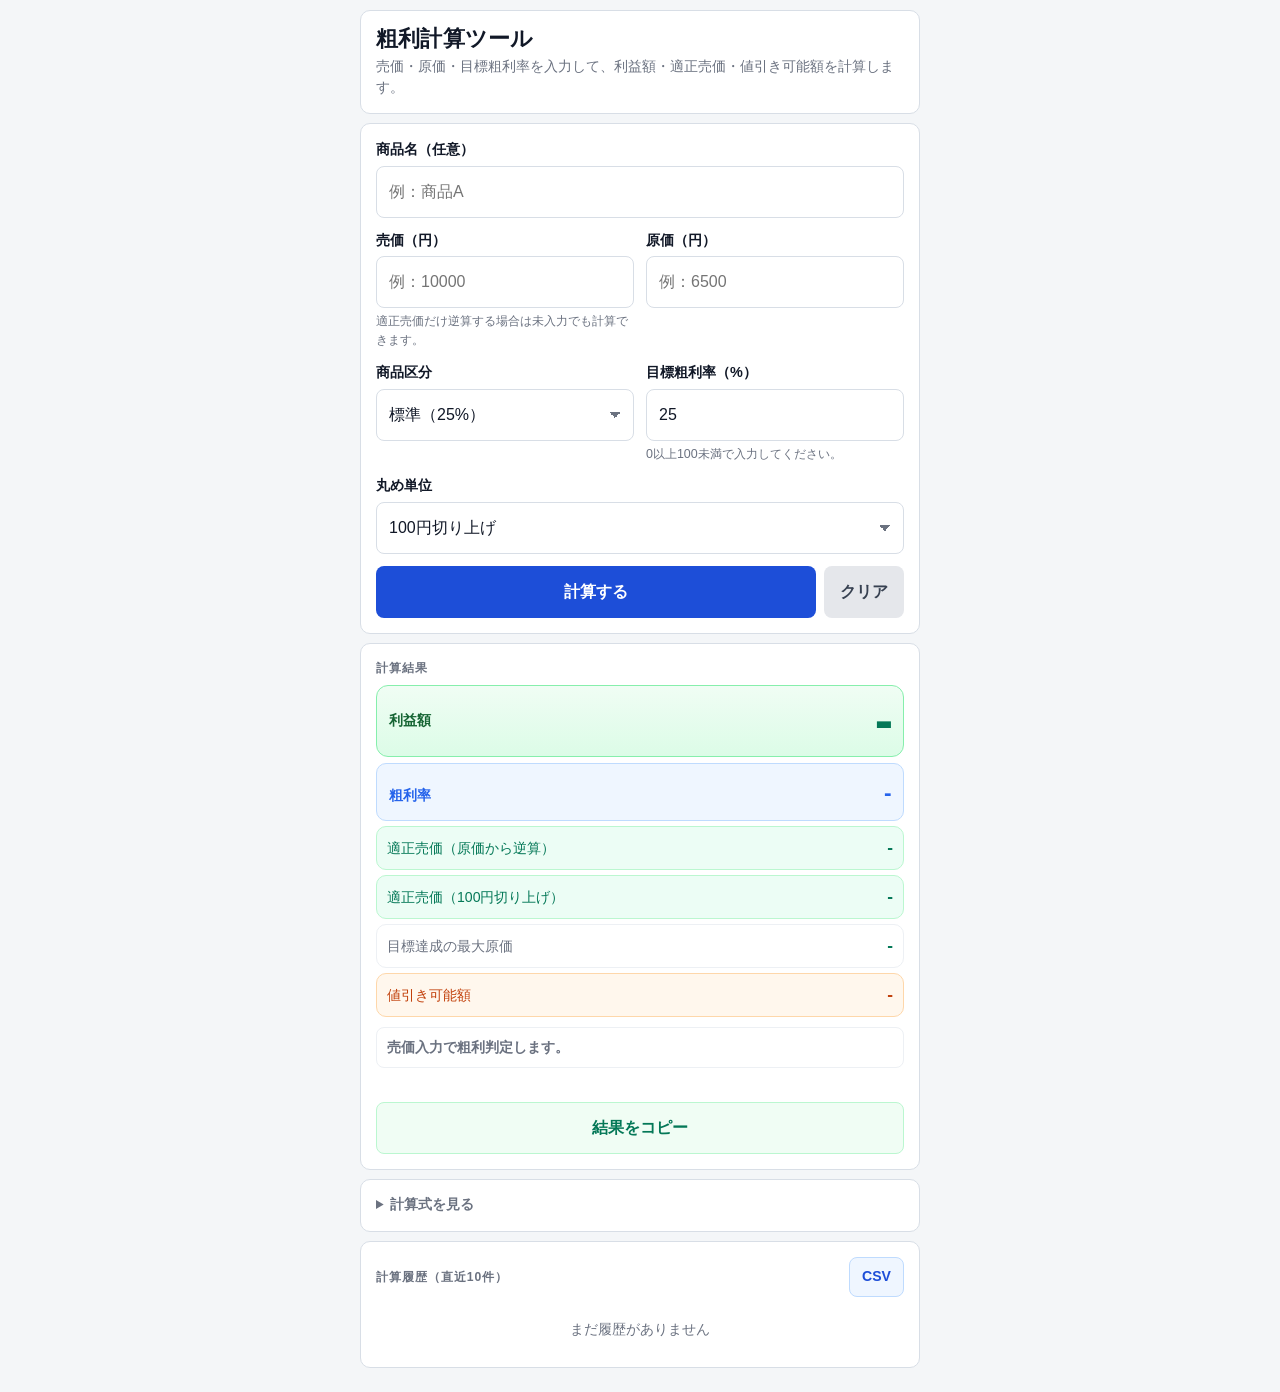
==== commit c5a8bec6: "Enhance gross profit calculator pricing aids and history" ====
--- a/index.html
+++ b/index.html
@@ -11,7 +11,7 @@
   <link rel="manifest" href="manifest.webmanifest">
   <link rel="icon" href="icon.svg" type="image/svg+xml">
   <link rel="apple-touch-icon" sizes="180x180" href="icon-180.png">
-  <link rel="stylesheet" href="style.css">
+  <link rel="stylesheet" href="style.css?v=20260520-1">
   <meta name="apple-mobile-web-app-capable" content="yes">
   <meta name="mobile-web-app-capable" content="yes">
   <meta name="apple-mobile-web-app-status-bar-style" content="default">
@@ -44,11 +44,34 @@
         </div>
       </div>
 
+      <div class="grid grid-2">
+        <div>
+          <label for="productType">商品区分</label>
+          <select id="productType">
+            <option value="standard" data-rate="25">標準（25%）</option>
+            <option value="drum" data-rate="25">ドラム（25%）</option>
+            <option value="pail" data-rate="35">ペール（35%）</option>
+            <option value="large" data-rate="20">大口（20%）</option>
+            <option value="general" data-rate="30">一般（30%）</option>
+            <option value="tight" data-rate="40">逼迫時（40%）</option>
+          </select>
+        </div>
+        <div>
+          <label for="targetRate">目標粗利率（%）</label>
+          <input id="targetRate" class="input-number" type="text" value="25" placeholder="例：25" inputmode="decimal" autocomplete="off">
+          <p class="hint">0以上100未満で入力してください。</p>
+        </div>
+      </div>
+
       <div class="grid">
         <div>
-          <label for="targetRate">目標粗利率（%）</label>
-          <input id="targetRate" class="input-number" type="text" placeholder="例：30" inputmode="decimal" autocomplete="off">
-          <p class="hint">0以上100未満で入力してください。</p>
+          <label for="roundingUnit">丸め単位</label>
+          <select id="roundingUnit">
+            <option value="0">なし</option>
+            <option value="100" selected>100円切り上げ</option>
+            <option value="500">500円切り上げ</option>
+            <option value="1000">1,000円切り上げ</option>
+          </select>
         </div>
       </div>
 
@@ -63,9 +86,10 @@
       <div class="row"><span class="row-label">利益額</span><span id="profit" class="value">-</span></div>
       <div class="row"><span class="row-label">粗利率</span><span id="grossRate" class="value">-</span></div>
       <div class="row"><span class="row-label">適正売価（原価から逆算）</span><span id="minSellPrice" class="value">-</span></div>
-      <div class="row"><span class="row-label">適正売価（100円単位切り上げ）</span><span id="roundedSellPrice" class="value">-</span></div>
+      <div class="row"><span id="roundedSellPriceLabel" class="row-label">適正売価（100円切り上げ）</span><span id="roundedSellPrice" class="value">-</span></div>
       <div class="row"><span class="row-label">目標達成の最大原価</span><span id="maxCost" class="value">-</span></div>
       <div class="row"><span class="row-label">値引き可能額</span><span id="discount" class="value">-</span></div>
+      <p id="grossAlert" class="gross-alert status-neutral">売価入力で粗利判定します。</p>
       <p id="error" class="error"></p>
       <button id="copyBtn" class="btn-copy" type="button">結果をコピー</button>
     </section>
@@ -85,7 +109,7 @@
 
     <section class="card" id="historySection" aria-label="計算履歴">
       <div class="history-header">
-        <p class="section-label">計算履歴（直近5件）</p>
+        <p class="section-label">計算履歴（直近10件）</p>
         <button id="csvBtn" class="btn-csv" type="button">CSV</button>
       </div>
       <div id="historyList">
@@ -99,19 +123,26 @@
   <script>
     const HISTORY_KEY = 'grossCalcHistory';
     const DRAFT_KEY = 'grossCalcDraft';
-    const MAX_HISTORY = 5;
+    const MAX_HISTORY = 10;
+    const DEFAULT_TARGET_RATE = '25';
+    const DEFAULT_ROUNDING_UNIT = '100';
+    const DEFAULT_PRODUCT_TYPE = 'standard';
 
     const priceEl = document.getElementById('price');
     const costEl = document.getElementById('cost');
     const targetRateEl = document.getElementById('targetRate');
+    const productTypeEl = document.getElementById('productType');
+    const roundingUnitEl = document.getElementById('roundingUnit');
     const itemNameEl = document.getElementById('itemName');
 
     const profitEl = document.getElementById('profit');
     const grossRateEl = document.getElementById('grossRate');
     const minSellPriceEl = document.getElementById('minSellPrice');
+    const roundedSellPriceLabelEl = document.getElementById('roundedSellPriceLabel');
     const roundedSellPriceEl = document.getElementById('roundedSellPrice');
     const maxCostEl = document.getElementById('maxCost');
     const discountEl = document.getElementById('discount');
+    const grossAlertEl = document.getElementById('grossAlert');
     const errorEl = document.getElementById('error');
 
     let lastResult = null;
@@ -147,8 +178,49 @@
         el.textContent = '-';
         el.className = 'value';
       });
+      grossAlertEl.textContent = '売価入力で粗利判定します。';
+      grossAlertEl.className = 'gross-alert status-neutral';
       errorEl.textContent = '';
       lastResult = null;
+    }
+
+    function roundingLabel(unit) {
+      const n = Number(unit);
+      return n > 0 ? `${n.toLocaleString('ja-JP')}円切り上げ` : '丸めなし';
+    }
+
+    function roundUpPrice(value, unit) {
+      const n = Number(unit);
+      return n > 0 ? Math.ceil(value / n) * n : value;
+    }
+
+    function updateRoundingLabel() {
+      roundedSellPriceLabelEl.textContent = `適正売価（${roundingLabel(roundingUnitEl.value)}）`;
+    }
+
+    function selectedProductRate() {
+      return productTypeEl.selectedOptions[0]?.dataset.rate || DEFAULT_TARGET_RATE;
+    }
+
+    function hasProductType(value) {
+      return Array.from(productTypeEl.options).some((opt) => opt.value === value);
+    }
+
+    function setGrossAlert(grossRate, targetPct) {
+      let message = '問題なし';
+      let status = 'status-ok';
+      if (grossRate < 0) {
+        message = '赤字です。売価見直し';
+        status = 'status-danger';
+      } else if (grossRate < 15) {
+        message = '低粗利です。要注意';
+        status = 'status-warning';
+      } else if (grossRate < targetPct) {
+        message = '目標未達です。再確認';
+        status = 'status-warning';
+      }
+      grossAlertEl.textContent = message;
+      grossAlertEl.className = `gross-alert ${status}`;
     }
 
     function calculate() {
@@ -156,6 +228,7 @@
       const hasPrice = priceEl.value !== '';
       const hasCost = costEl.value !== '';
       const hasTargetRate = targetRateEl.value !== '';
+      const roundingUnit = roundingUnitEl.value || DEFAULT_ROUNDING_UNIT;
 
       if (!hasCost || !hasTargetRate) {
         resetOutputs();
@@ -190,7 +263,8 @@
 
       const rate = targetPct / 100;
       const minSellPrice = cost / (1 - rate);
-      const roundedSellPrice = Math.ceil(minSellPrice / 100) * 100;
+      const roundedSellPrice = roundUpPrice(minSellPrice, roundingUnit);
+      updateRoundingLabel();
       minSellPriceEl.textContent = yen(minSellPrice);
       roundedSellPriceEl.textContent = yen(roundedSellPrice);
 
@@ -199,6 +273,8 @@
         price: hasPrice ? price : null,
         cost,
         targetPct,
+        productType: productTypeEl.value || DEFAULT_PRODUCT_TYPE,
+        roundingUnit,
         profit: null,
         grossRate: null,
         minSellPrice,
@@ -217,10 +293,14 @@
         setValue(grossRateEl, pct(grossRate), grossRate < targetPct);
         setValue(maxCostEl, yen(maxCost), false);
         setValue(discountEl, yen(Math.max(0, discount)), discount < 0);
+        setGrossAlert(grossRate, targetPct);
         if (discount < 0) {
           errorEl.textContent = '現在の売価では目標粗利率を満たせません（値引き余地なし）。';
         }
         result = { ...result, profit, grossRate, maxCost, discount: Math.max(0, discount) };
+      } else {
+        grossAlertEl.textContent = '売価入力で粗利判定します。';
+        grossAlertEl.className = 'gross-alert status-neutral';
       }
 
       lastResult = result;
@@ -245,8 +325,33 @@
 
     function addToHistory(entry) {
       const h = loadHistory();
-      h.unshift(entry);
-      localStorage.setItem(HISTORY_KEY, JSON.stringify(h.slice(0, MAX_HISTORY)));
+      const next = h.filter((item) => !isSameHistory(item, entry));
+      next.unshift(entry);
+      localStorage.setItem(HISTORY_KEY, JSON.stringify(next.slice(0, MAX_HISTORY)));
+    }
+
+    function normalizedHistoryValue(value) {
+      if (value === null || value === undefined || value === '') return '';
+      const n = Number(value);
+      return Number.isFinite(n) ? String(n) : String(value);
+    }
+
+    function historyProductType(item) {
+      return hasProductType(item.productType) ? item.productType : DEFAULT_PRODUCT_TYPE;
+    }
+
+    function historyRoundingUnit(item) {
+      return item.roundingUnit === undefined || item.roundingUnit === null || item.roundingUnit === ''
+        ? DEFAULT_ROUNDING_UNIT
+        : String(item.roundingUnit);
+    }
+
+    function isSameHistory(a, b) {
+      return normalizedHistoryValue(a.price) === normalizedHistoryValue(b.price)
+        && normalizedHistoryValue(a.cost) === normalizedHistoryValue(b.cost)
+        && normalizedHistoryValue(a.targetPct) === normalizedHistoryValue(b.targetPct)
+        && historyProductType(a) === historyProductType(b)
+        && historyRoundingUnit(a) === historyRoundingUnit(b);
     }
 
     function renderHistory() {
@@ -277,7 +382,9 @@
           name: itemNameEl.value,
           price: priceEl.value,
           cost: costEl.value,
-          targetRate: targetRateEl.value
+          targetRate: targetRateEl.value || DEFAULT_TARGET_RATE,
+          productType: productTypeEl.value || DEFAULT_PRODUCT_TYPE,
+          roundingUnit: roundingUnitEl.value || DEFAULT_ROUNDING_UNIT
         }));
       } catch {
         // localStorageが使えない場合も計算は継続する。
@@ -291,10 +398,14 @@
         itemNameEl.value = draft.name || '';
         priceEl.value = draft.price || '';
         costEl.value = draft.cost || '';
-        targetRateEl.value = draft.targetRate || '';
+        targetRateEl.value = draft.targetRate || DEFAULT_TARGET_RATE;
+        productTypeEl.value = hasProductType(draft.productType) ? draft.productType : DEFAULT_PRODUCT_TYPE;
+        roundingUnitEl.value = draft.roundingUnit || DEFAULT_ROUNDING_UNIT;
       } catch {
         // 不正な下書きは無視する。
       }
+      if (!targetRateEl.value) targetRateEl.value = DEFAULT_TARGET_RATE;
+      updateRoundingLabel();
     }
 
     function buildResultText(r) {
@@ -307,7 +418,7 @@
         r.profit === null || r.profit === undefined ? null : `利益額：${yen(r.profit)}`,
         r.grossRate === null || r.grossRate === undefined ? null : `粗利率：${pct(r.grossRate)}`,
         `適正売価：${yen(r.minSellPrice)}`,
-        `適正売価（100円単位）：${yen(r.roundedSellPrice)}`,
+        `適正売価（${roundingLabel(r.roundingUnit || DEFAULT_ROUNDING_UNIT)}）：${yen(r.roundedSellPrice)}`,
         r.maxCost === null || r.maxCost === undefined ? null : `最大原価：${yen(r.maxCost)}`,
         r.discount === null || r.discount === undefined ? null : `値引き可能額：${yen(r.discount)}`
       ].filter(Boolean).join('\n');
@@ -386,12 +497,25 @@
       itemNameEl.value = '';
       priceEl.value = '';
       costEl.value = '';
-      targetRateEl.value = '';
+      targetRateEl.value = DEFAULT_TARGET_RATE;
+      productTypeEl.value = DEFAULT_PRODUCT_TYPE;
+      roundingUnitEl.value = DEFAULT_ROUNDING_UNIT;
+      updateRoundingLabel();
       resetOutputs();
       saveDraft();
     });
 
-    [itemNameEl, priceEl, costEl, targetRateEl].forEach((el) => {
+    productTypeEl.addEventListener('change', () => {
+      targetRateEl.value = selectedProductRate();
+      saveDraft();
+    });
+
+    roundingUnitEl.addEventListener('change', () => {
+      updateRoundingLabel();
+      saveDraft();
+    });
+
+    [itemNameEl, priceEl, costEl, targetRateEl, productTypeEl, roundingUnitEl].forEach((el) => {
       el.addEventListener('input', saveDraft);
       el.addEventListener('keydown', (e) => {
         if (e.key === 'Enter') calculate();
@@ -402,6 +526,8 @@
 
     resetOutputs();
     restoreDraft();
+    if (!targetRateEl.value) targetRateEl.value = DEFAULT_TARGET_RATE;
+    updateRoundingLabel();
     renderHistory();
   </script>
 </body>
--- a/style.css
+++ b/style.css
@@ -36,7 +36,8 @@
 }
 
 button,
-input {
+input,
+select {
   font: inherit;
 }
 
@@ -75,9 +76,14 @@
   margin-bottom: 12px;
 }
 
-@media (min-width: 520px) {
+.grid > *,
+.grid-2 > * {
+  min-width: 0;
+}
+
+@media (min-width: 381px) {
   .grid-2 {
-    grid-template-columns: repeat(2, minmax(0, 1fr));
+    grid-template-columns: minmax(0, 1fr) minmax(0, 1fr);
   }
 }
 
@@ -89,8 +95,10 @@
 }
 
 input[type="text"],
-input.input-number {
+input.input-number,
+select {
   width: 100%;
+  min-width: 0;
   min-height: 52px;
   padding: 13px 12px;
   border: 1.5px solid var(--border);
@@ -102,7 +110,21 @@
   appearance: none;
 }
 
+select {
+  background-image: linear-gradient(45deg, transparent 50%, #6b7280 50%), linear-gradient(135deg, #6b7280 50%, transparent 50%);
+  background-position: calc(100% - 18px) 22px, calc(100% - 12px) 22px;
+  background-repeat: no-repeat;
+  background-size: 6px 6px, 6px 6px;
+  padding-right: 34px;
+}
+
 input:focus {
+  outline: none;
+  border-color: var(--primary);
+  box-shadow: 0 0 0 3px rgba(29, 78, 216, 0.12);
+}
+
+select:focus {
   outline: none;
   border-color: var(--primary);
   box-shadow: 0 0 0 3px rgba(29, 78, 216, 0.12);
@@ -286,6 +308,38 @@
   color: var(--ng);
   font-size: 0.88rem;
   font-weight: 700;
+}
+
+.gross-alert {
+  margin: 10px 0 0;
+  border: 1px solid var(--border-soft);
+  border-radius: 8px;
+  padding: 9px 10px;
+  background: #fff;
+  font-size: 0.9rem;
+  font-weight: 800;
+}
+
+.status-ok {
+  border-color: #bbf7d0;
+  background: var(--green-soft);
+  color: var(--green);
+}
+
+.status-warning {
+  border-color: #fed7aa;
+  background: var(--orange-soft);
+  color: var(--orange);
+}
+
+.status-danger {
+  border-color: #fecaca;
+  background: #fef2f2;
+  color: var(--ng);
+}
+
+.status-neutral {
+  color: var(--muted);
 }
 
 details summary {
